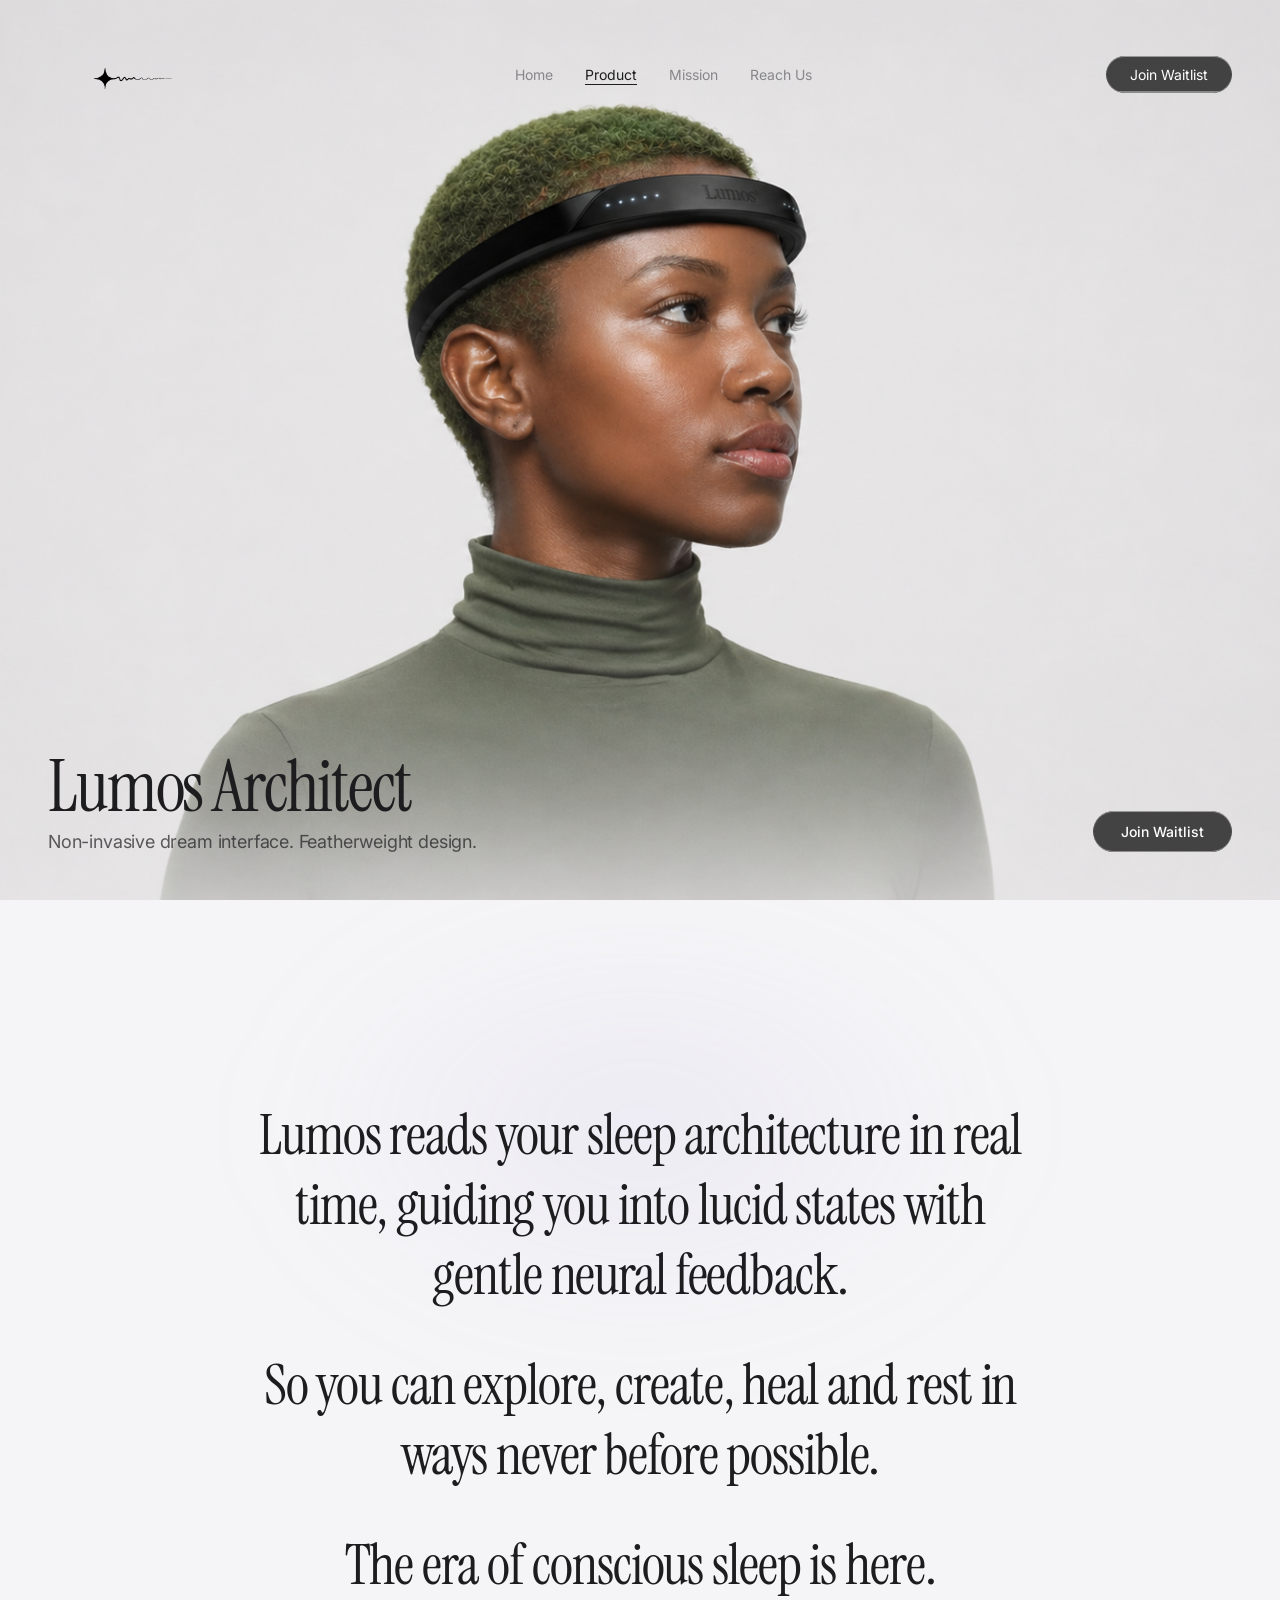
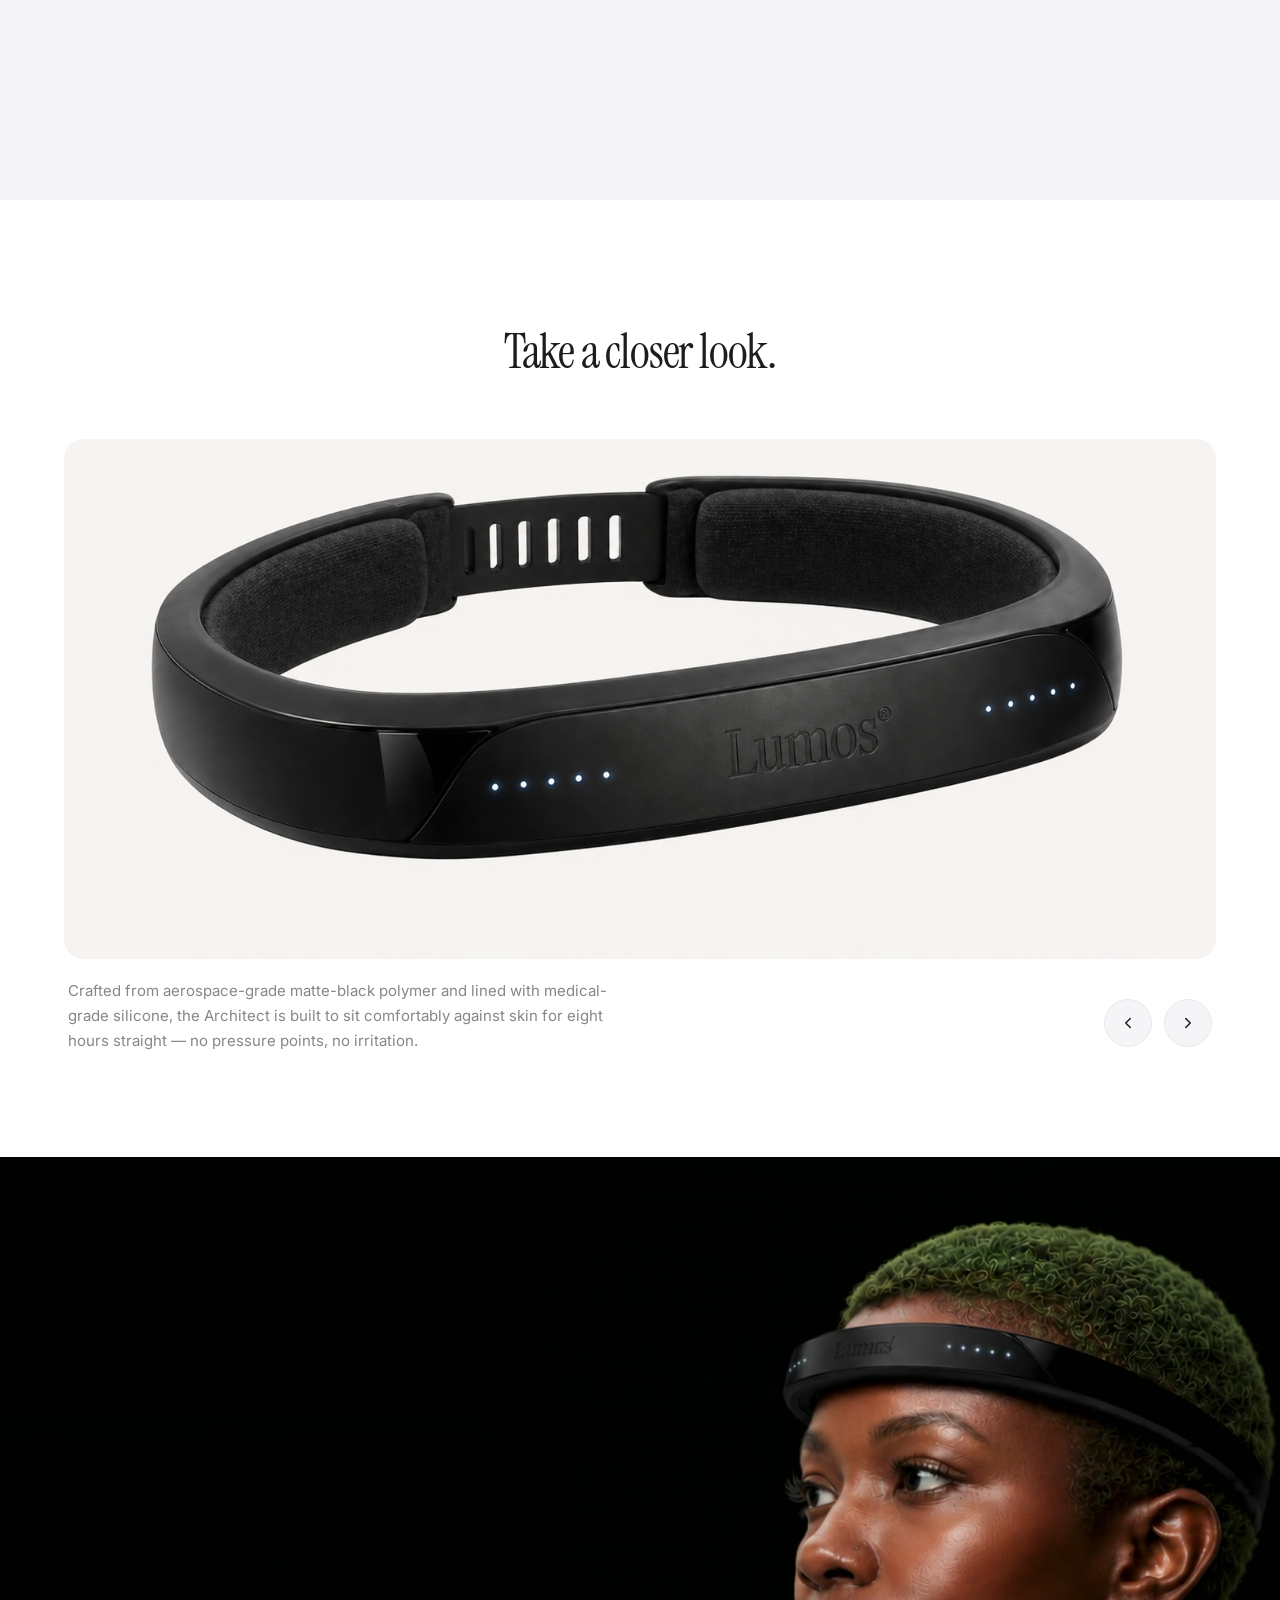
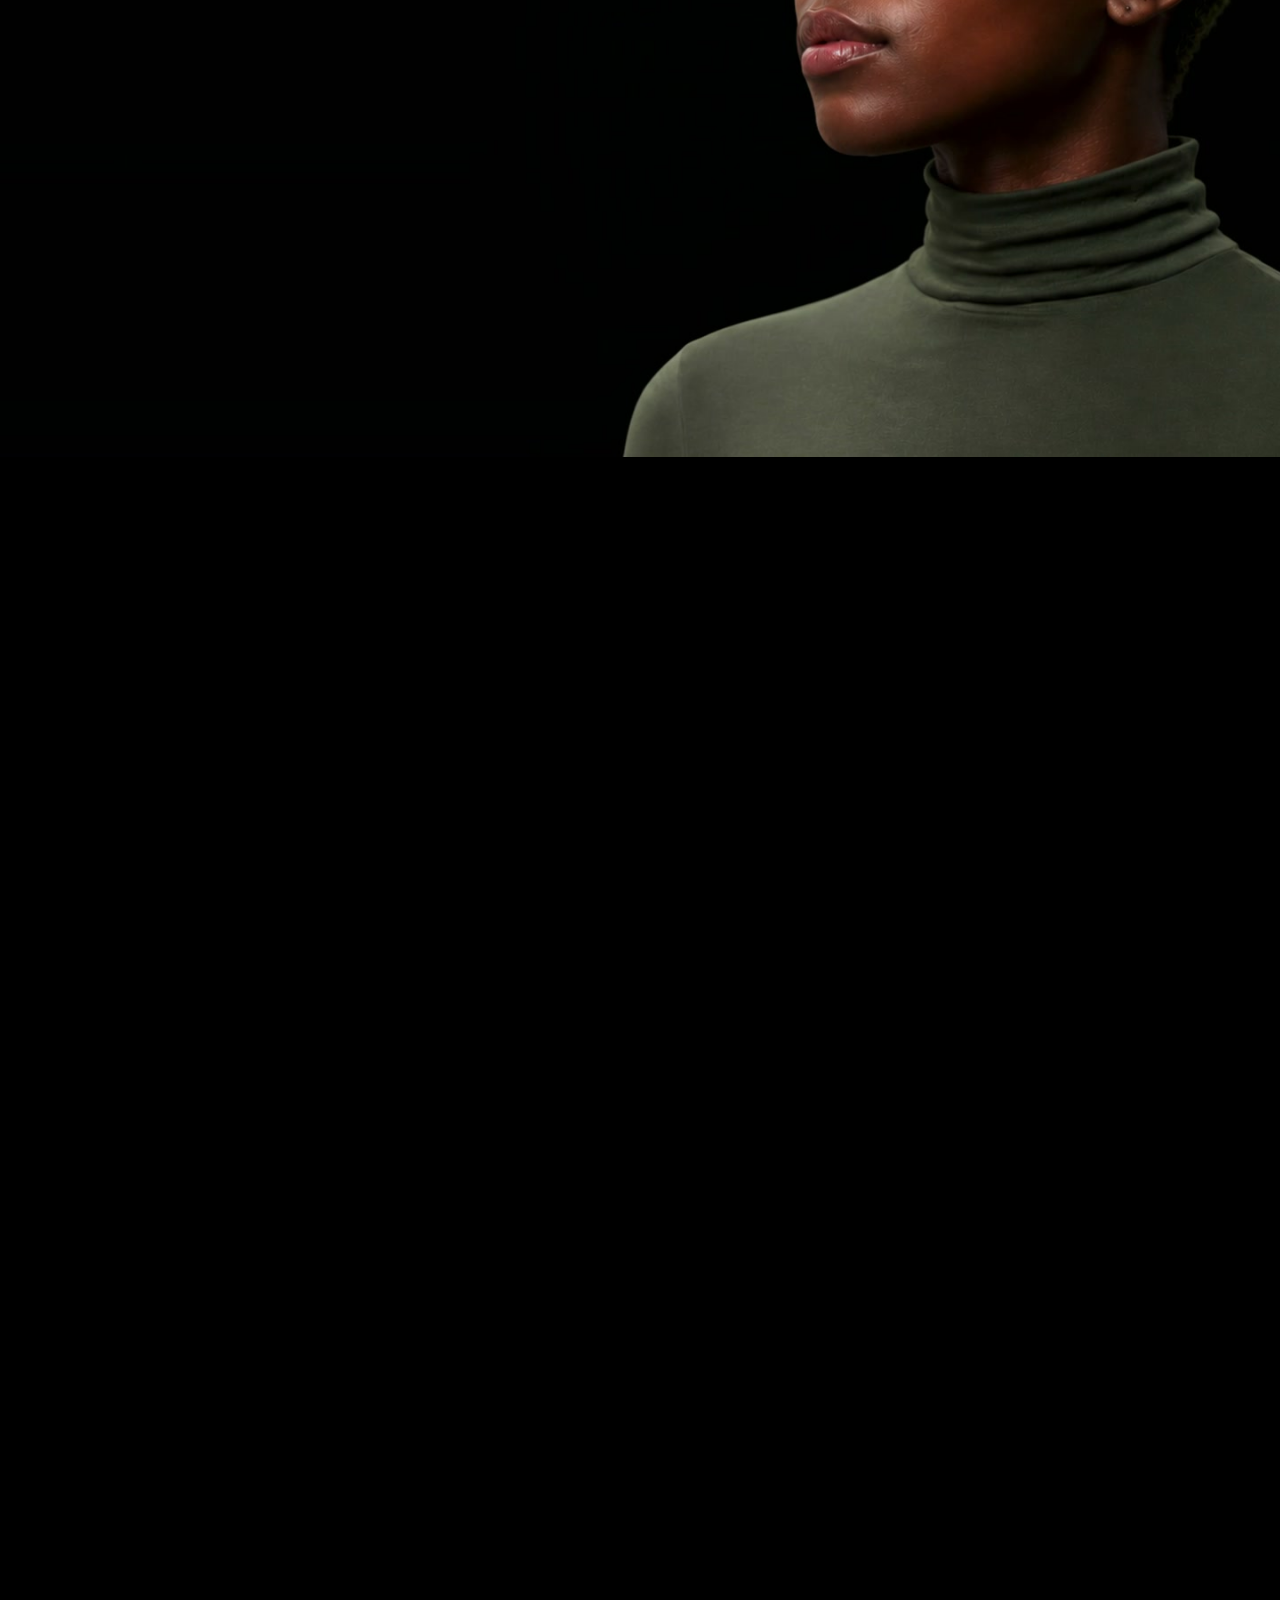
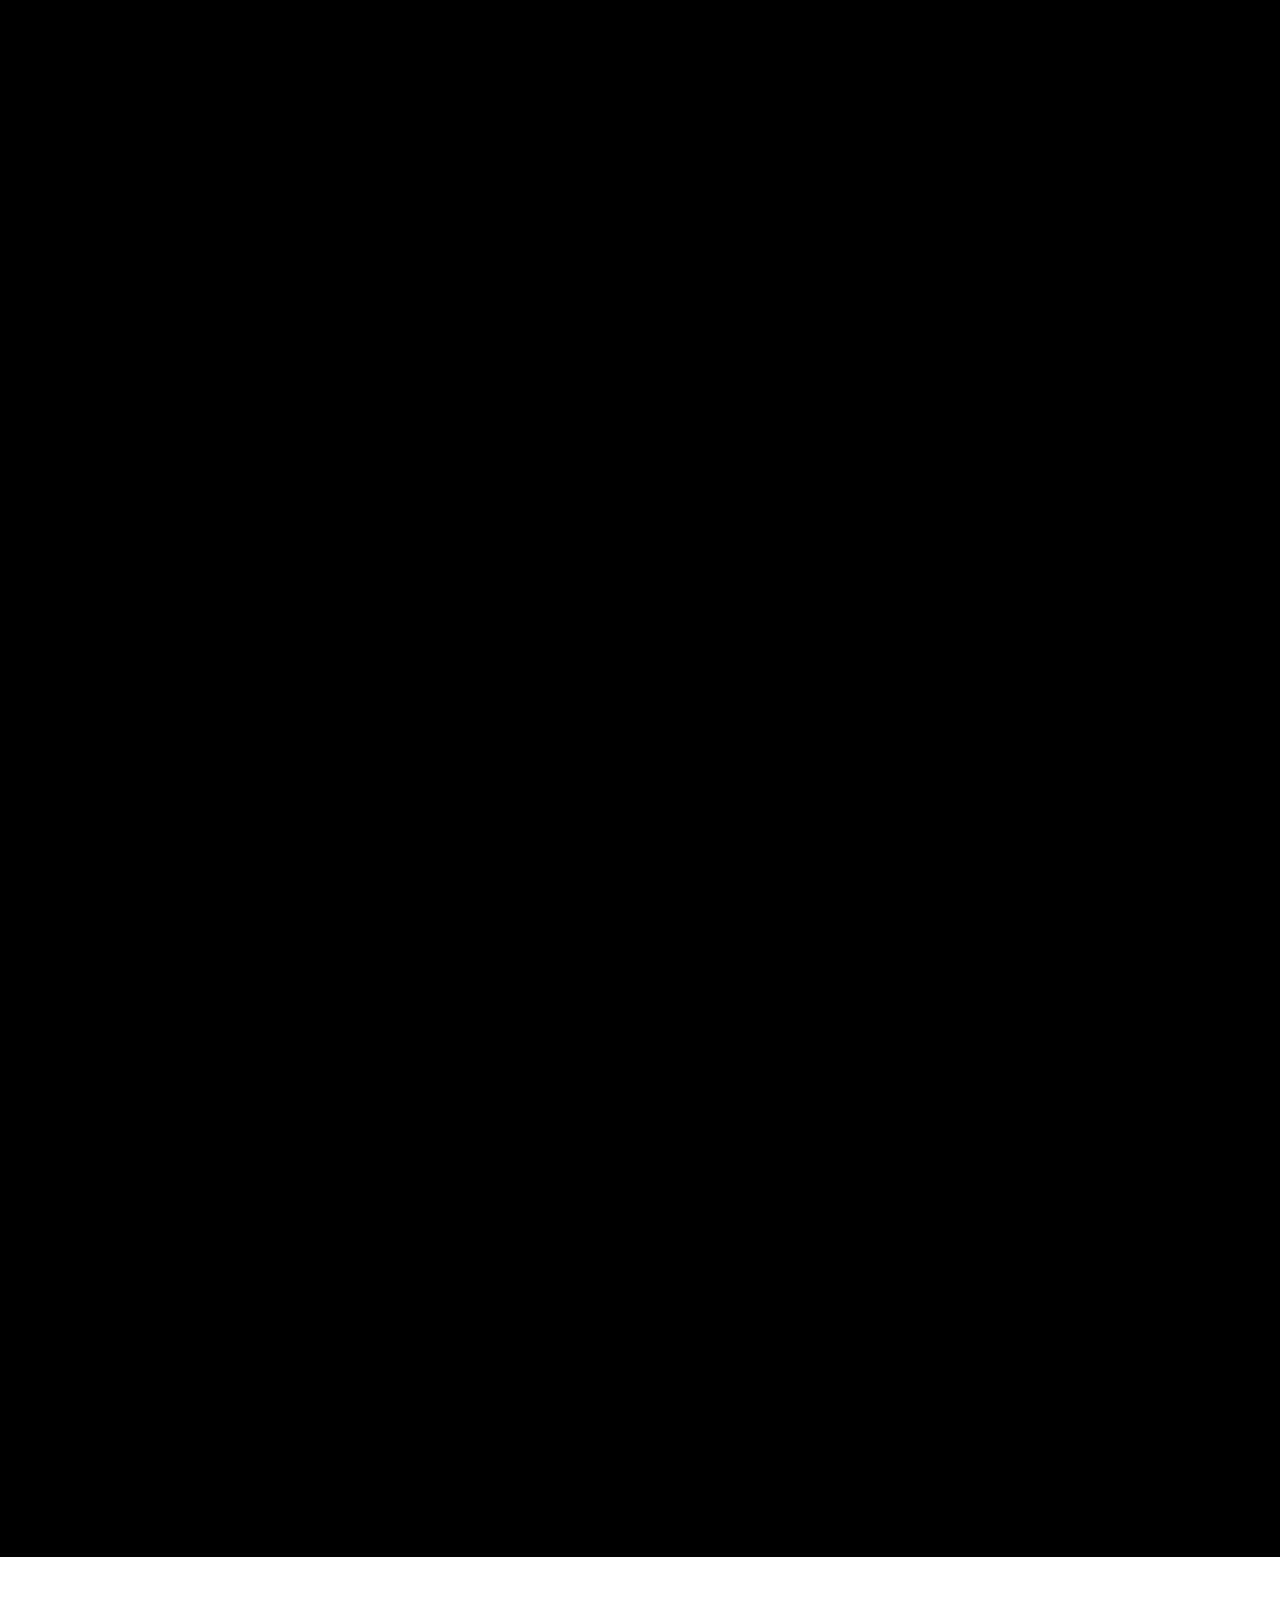
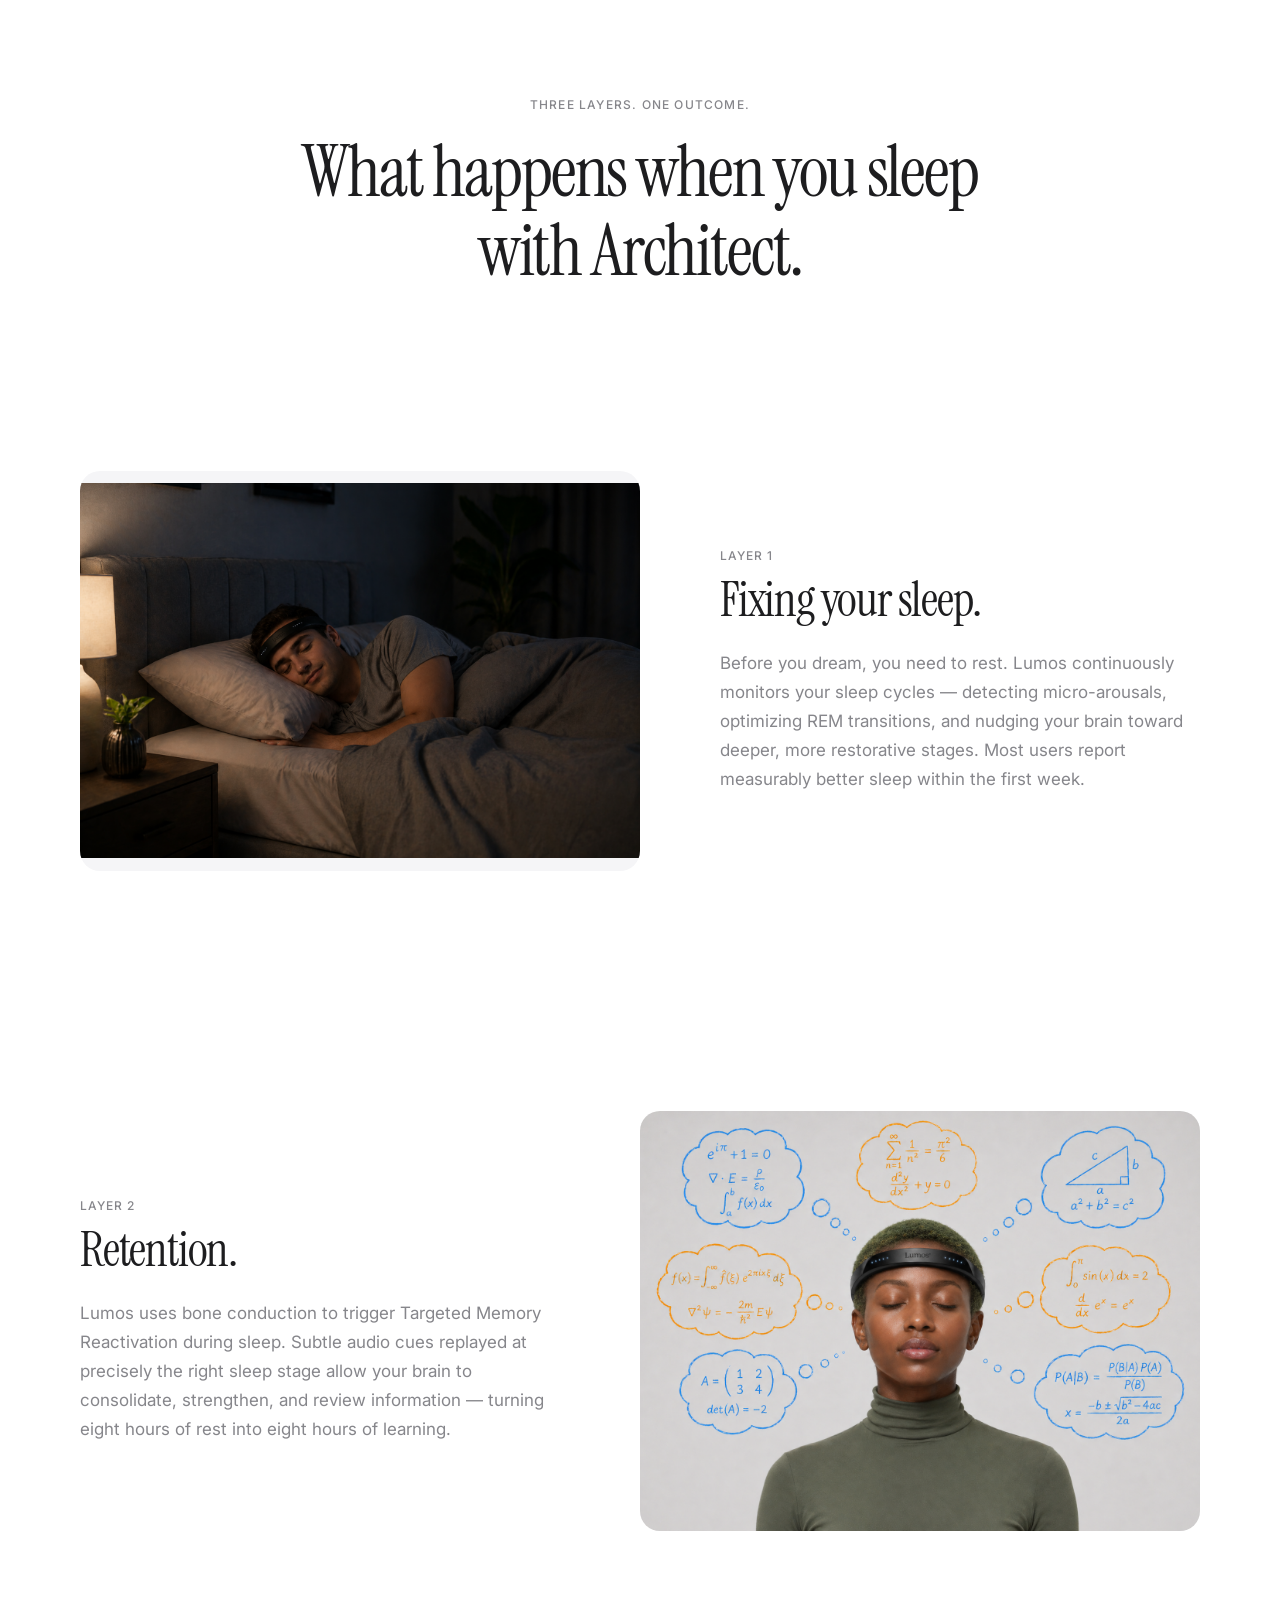
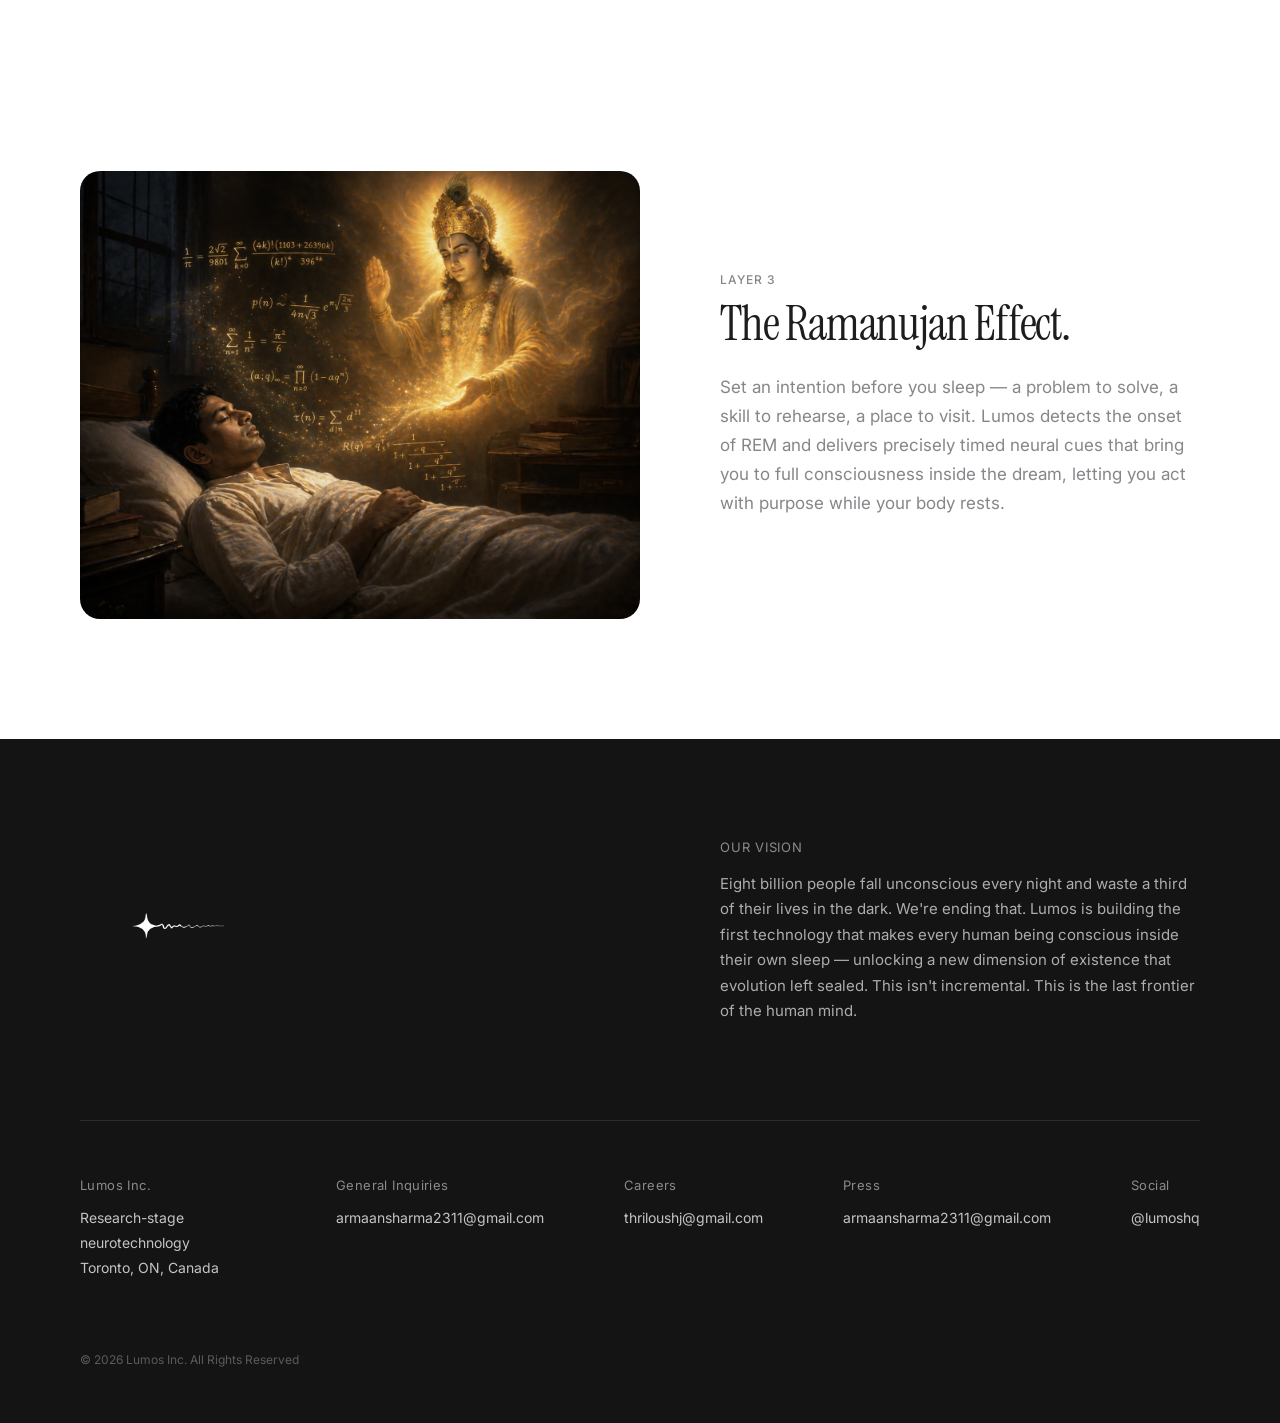
==== product.html @ ddf5f9b6 "Initial commit — Lumos Inc. landing site Full product site with scroll-scrub canvas animation, carou" ====
<!doctype html>
<html lang="en">
<head>
<meta charset="utf-8" />
<meta name="viewport" content="width=device-width, initial-scale=1" />
<title>Lumos Inc. — Product</title>
<link rel="preconnect" href="https://fonts.googleapis.com">
<link rel="preconnect" href="https://fonts.gstatic.com" crossorigin>
<link href="https://fonts.googleapis.com/css2?family=Instrument+Serif:ital@0;1&family=Inter:wght@300;400;500;600&display=swap" rel="stylesheet">
<style>
  :root {
    --font-display: 'Instrument Serif', serif;
    --font-body: 'Inter', sans-serif;
    --white: #ffffff;
    --off-white: #f5f5f7;
    --black: #1d1d1f;
    --gray: #86868b;
    --light-gray: #e8e8ed;
  }

  * { box-sizing: border-box; margin: 0; padding: 0; }
  html { scroll-behavior: smooth; }
  body {
    font-family: var(--font-body);
    color: var(--black);
    background: var(--white);
    -webkit-font-smoothing: antialiased;
    text-rendering: optimizeLegibility;
    overflow-x: hidden;
  }
  a { text-decoration: none; color: inherit; }
  button { font-family: inherit; border: none; background: none; cursor: pointer; }

  /* ── Nav ── */
  .nav {
    position: absolute;
    top: 0; left: 0; right: 0;
    z-index: 100;
    display: flex;
    justify-content: space-between;
    align-items: center;
    padding: 24px 48px;
    background: transparent;
  }
  .nav-wordmark {
    display: inline-flex;
    align-items: center;
    line-height: 1;
  }
  .nav-wordmark img {
    height: 120px;
    width: auto;
    filter: brightness(0);
    margin-top: -20px;
  }
  .nav-links-left {
    display: none;
    align-items: center;
    gap: 32px;
  }
  @media (min-width: 768px) {
    .nav-links-left { display: flex; }
  }
  .nav-links-left a {
    font-size: 0.875rem;
    font-weight: 400;
    color: var(--gray);
    transition: color 240ms cubic-bezier(0.22, 1, 0.36, 1);
    position: relative;
  }
  .nav-links-left a::after {
    content: '';
    position: absolute;
    left: 0; bottom: -2px;
    width: 0; height: 1px;
    background: var(--black);
    transition: width 240ms cubic-bezier(0.22, 1, 0.36, 1);
  }
  .nav-links-left a.active,
  .nav-links-left a:hover { color: var(--black); }
  .nav-links-left a:hover::after,
  .nav-links-left a.active::after { width: 100%; }

  .nav-cta {
    border-radius: 9999px;
    padding: 10px 24px;
    font-size: 0.875rem;
  }

  /* ── Hero ── */
  .hero {
    position: relative;
    width: 100%;
    height: 100vh;
    background: var(--off-white);
    overflow: hidden;
    display: flex;
    flex-direction: column;
    justify-content: flex-end;
  }
  .hero-img {
    position: absolute;
    inset: 0;
    width: 100%;
    height: 100%;
    object-fit: cover;
    object-position: center top;
  }
  .hero-bar {
    position: relative;
    z-index: 2;
    display: flex;
    justify-content: space-between;
    align-items: flex-end;
    padding: 40px 48px 48px;
  }
  .hero-text h1 {
    font-family: var(--font-display);
    font-size: 4.5rem;
    font-weight: 400;
    letter-spacing: -0.03em;
    line-height: 1;
    color: var(--black);
  }
  .hero-text p {
    font-size: 1.125rem;
    font-weight: 400;
    color: var(--black);
    opacity: 0.7;
    margin-top: 8px;
    letter-spacing: -0.01em;
  }
  .hero-actions {
    display: flex;
    gap: 12px;
    align-items: center;
  }
  .btn-solid {
    padding: 12px 28px;
    border-radius: 980px;
    font-size: 0.875rem;
    font-weight: 500;
  }
  .nav-cta {
    border-radius: 9999px;
    padding: 10px 24px;
    font-size: 0.875rem;
  }
  .liquid-glass {
    background: rgba(0, 0, 0, 0.7); backdrop-filter: blur(8px);
    -webkit-backdrop-filter: blur(8px); border: none;
    box-shadow: inset 0 1px 1px rgba(255,255,255,0.1);
    position: relative; overflow: hidden;
    transition: transform 240ms cubic-bezier(0.22,1,0.36,1);
    color: #ffffff; cursor: pointer;
    display: inline-flex; align-items: center; justify-content: center;
  }
  .liquid-glass::before {
    content: ''; position: absolute; inset: 0; border-radius: inherit; padding: 1.4px;
    background: linear-gradient(180deg,
      rgba(255,255,255,0.4) 0%, rgba(255,255,255,0.1) 40%,
      rgba(255,255,255,0) 50%, rgba(255,255,255,0.1) 60%,
      rgba(255,255,255,0.4) 100%);
    -webkit-mask: linear-gradient(#fff 0 0) content-box, linear-gradient(#fff 0 0);
    -webkit-mask-composite: xor; mask-composite: exclude; pointer-events: none;
  }
  .liquid-glass:hover { transform: scale(1.03); opacity: 0.9; }
  @media (max-width: 768px) {
    .hero-bottom { flex-direction: column; align-items: flex-start; gap: 24px; padding: 24px; }
    .hero-text h1 { font-size: 2.5rem; }
  }

  /* ── Scroll-reveal section ── */
  .reveal-section {
    position: relative;
    min-height: 100vh;
    display: flex;
    flex-direction: column;
    align-items: center;
    justify-content: center;
    text-align: center;
    padding: 120px 40px;
    background: var(--off-white);
    overflow: hidden;
  }
  .reveal-section::before {
    content: '';
    position: absolute;
    top: 0; left: 50%;
    transform: translateX(-50%);
    width: 60%;
    height: 50%;
    background: radial-gradient(ellipse, rgba(180,160,220,0.12) 0%, transparent 70%);
    filter: blur(60px);
    pointer-events: none;
  }
  .reveal-text {
    position: relative;
    z-index: 1;
  }
  .reveal-text p {
    font-family: var(--font-display);
    font-size: 2.5rem;
    font-weight: 400;
    line-height: 1.25;
    letter-spacing: -0.02em;
    color: var(--black);
    max-width: 780px;
    margin: 0 auto;
    opacity: 0;
    transform: translateY(40px);
    transition: opacity 0.8s cubic-bezier(0.22,1,0.36,1), transform 0.8s cubic-bezier(0.22,1,0.36,1);
  }
  .reveal-text p.visible {
    opacity: 1;
    transform: translateY(0);
  }
  .reveal-text p + p {
    margin-top: 40px;
  }
  @media (min-width: 768px) {
    .reveal-text p { font-size: 3rem; }
  }
  @media (min-width: 1024px) {
    .reveal-text p { font-size: 3.5rem; }
  }

  /* ── Carousel section ── */
  .carousel-section {
    padding: 120px 40px 80px;
    background: var(--white);
  }
  .carousel-heading {
    font-family: var(--font-display);
    font-size: 2.5rem;
    font-weight: 400;
    letter-spacing: -0.025em;
    text-align: center;
    margin-bottom: 56px;
    color: var(--black);
  }
  @media (min-width: 768px) {
    .carousel-heading { font-size: 3rem; }
  }
  .carousel-wrapper {
    position: relative;
    max-width: 1200px;
    margin: 0 auto;
    overflow: hidden;
  }
  .carousel-track {
    display: flex;
    gap: 0;
  }
  .carousel-slide {
    flex: 0 0 100%;
    min-width: 100%;
    padding: 0 24px 24px;
  }
  .carousel-card {
    width: 100%;
    height: 520px;
    background: var(--off-white);
    border-radius: 20px;
    overflow: hidden;
    display: flex;
    align-items: center;
    justify-content: center;
  }
  @media (max-width: 768px) {
    .carousel-card { height: 320px; }
  }
  .carousel-card img {
    width: 100%;
    height: 100%;
    object-fit: cover;
  }
  .carousel-desc {
    font-size: 0.9375rem;
    line-height: 1.65;
    color: var(--gray);
    margin-top: 20px;
    padding: 0 4px;
    max-width: 560px;
  }
  .carousel-controls {
    position: absolute;
    right: 28px;
    bottom: 30px;
    display: flex;
    gap: 12px;
    z-index: 10;
  }
  .carousel-btn {
    width: 48px;
    height: 48px;
    border-radius: 50%;
    background: var(--off-white);
    border: 1px solid var(--light-gray);
    display: flex;
    align-items: center;
    justify-content: center;
    transition: all 200ms ease;
    color: var(--black);
  }
  .carousel-btn:hover {
    background: var(--light-gray);
  }
  .carousel-btn svg {
    width: 18px;
    height: 18px;
    stroke: currentColor;
    fill: none;
    stroke-width: 2;
    stroke-linecap: round;
    stroke-linejoin: round;
  }
  .carousel-caption {
    text-align: center;
    margin-top: 24px;
    font-size: 0.9375rem;
    line-height: 1.6;
    color: var(--gray);
    max-width: 600px;
    margin-left: auto;
    margin-right: auto;
  }

  /* ── Scroll Video Section ── */
  .scroll-video-section {
    position: relative;
    height: 400vh;
    background: #000;
  }
  .sticky-container {
    position: sticky;
    top: 0;
    width: 100%;
    height: 100vh;
    display: flex;
    align-items: center;
    justify-content: center;
    overflow: hidden;
  }
  #scrollVideo {
    display: block;
    width: 100%;
    height: 100%;
    object-fit: contain;
  }

  /* ── Scroll Video Text Overlays ── */
  .scroll-text-overlay {
    position: absolute;
    z-index: 10;
    top: 0; left: 0;
    width: 100%;
    height: 100%;
    pointer-events: none;
  }
  .scroll-text-block {
    position: absolute;
    opacity: 0;
    transition: opacity 0.05s linear;
    max-width: 420px;
    padding: 0 48px;
  }
  .scroll-text-block .st-label {
    font-family: var(--font-body);
    font-size: 0.75rem;
    font-weight: 500;
    letter-spacing: 0.1em;
    text-transform: uppercase;
    color: rgba(255,255,255,0.45);
    margin-bottom: 14px;
  }
  .scroll-text-block .st-title {
    font-family: var(--font-display);
    font-size: 2.75rem;
    font-weight: 400;
    letter-spacing: -0.025em;
    line-height: 1.1;
    color: #ffffff;
    margin-bottom: 20px;
  }
  .scroll-text-block .st-desc {
    font-family: var(--font-body);
    font-size: 0.9375rem;
    font-weight: 300;
    line-height: 1.75;
    color: rgba(255,255,255,0.6);
  }
  /* State 1: left-center */
  .scroll-text-1 {
    left: 5%;
    top: 50%;
    transform: translateY(-50%);
  }
  /* State 2: left side over black space */
  .scroll-text-2 {
    left: 5%;
    top: 50%;
    transform: translateY(-50%);
    text-align: left;
  }
  /* State 3: right side over black space (ear is on left) */
  .scroll-text-3 {
    right: 5%;
    top: 50%;
    transform: translateY(-50%);
    text-align: left;
  }
  @media (max-width: 768px) {
    .scroll-text-block { max-width: 280px; padding: 0 24px; }
    .scroll-text-block .st-title { font-size: 1.75rem; }
    .scroll-text-block .st-desc { font-size: 0.8125rem; }
    .scroll-text-1 { left: 5%; top: 10%; transform: none; }
    .scroll-text-2 { left: 5%; top: 8%; transform: none; }
    .scroll-text-3 { right: 5%; top: 8%; transform: none; }
  }
  @media (min-width: 1200px) {
    .scroll-text-block { max-width: 500px; }
    .scroll-text-block .st-title { font-size: 3.25rem; }
    .scroll-text-block .st-desc { font-size: 1rem; }
    .scroll-text-1 { left: 7%; }
    .scroll-text-2 { left: 7%; }
    .scroll-text-3 { right: 7%; }
  }

  /* ── Impact Title ── */
  .impact-title-section {
    padding: 140px 48px 60px;
    background: var(--white);
    text-align: center;
  }
  .impact-label {
    font-family: var(--font-body);
    font-size: 0.75rem;
    font-weight: 500;
    letter-spacing: 0.1em;
    text-transform: uppercase;
    color: var(--gray);
    margin-bottom: 20px;
  }
  .impact-heading {
    font-family: var(--font-display);
    font-size: 3.5rem;
    font-weight: 400;
    letter-spacing: -0.03em;
    line-height: 1.1;
    color: var(--black);
    max-width: 700px;
    margin: 0 auto;
  }
  @media (min-width: 768px) {
    .impact-heading { font-size: 4.5rem; }
  }

  /* ── Layer 1 section ── */
  .layer-section {
    display: flex;
    flex-direction: row;
    align-items: center;
    gap: 80px;
    padding: 120px 80px;
    background: var(--white);
    max-width: 1400px;
    margin: 0 auto;
  }
  @media (max-width: 768px) {
    .layer-section { flex-direction: column; padding: 80px 24px; gap: 48px; }
  }
  .layer-img-wrap {
    flex: 0 0 50%;
    max-width: 50%;
    border-radius: 20px;
    overflow: hidden;
    background: var(--off-white);
    min-height: 400px;
    display: flex;
    align-items: center;
    justify-content: center;
  }
  @media (max-width: 768px) {
    .layer-img-wrap { max-width: 100%; flex: unset; width: 100%; min-height: 280px; }
  }
  .layer-img-wrap img {
    width: 100%;
    height: 100%;
    object-fit: cover;
  }
  .layer-content {
    flex: 1;
  }
  .layer-label {
    font-size: 0.75rem;
    font-weight: 500;
    letter-spacing: 0.08em;
    text-transform: uppercase;
    color: var(--gray);
    margin-bottom: 12px;
  }
  .layer-title {
    font-family: var(--font-display);
    font-size: 3rem;
    font-weight: 400;
    letter-spacing: -0.025em;
    line-height: 1.05;
    color: var(--black);
    margin-bottom: 24px;
  }
  @media (max-width: 768px) {
    .layer-title { font-size: 2.25rem; }
  }
  .layer-desc {
    font-size: 1.0625rem;
    line-height: 1.7;
    color: var(--gray);
    max-width: 480px;
  }
  .layer-reverse {
    flex-direction: row-reverse;
  }
  @media (max-width: 768px) {
    .layer-reverse { flex-direction: column; }
  }

  /* ── Animations ── */
  @keyframes fade-up {
    from { opacity: 0; transform: translateY(30px); }
    to { opacity: 1; transform: translateY(0); }
  }
  .fade-up {
    opacity: 0;
    transform: translateY(30px);
    transition: opacity 0.7s cubic-bezier(0.22,1,0.36,1), transform 0.7s cubic-bezier(0.22,1,0.36,1);
  }
  .fade-up.visible {
    opacity: 1;
    transform: translateY(0);
  }

  /* ── Footer — Dark ─────────────────────────────── */
  .site-footer {
    background: #141414; color: #fff; padding: 100px 80px 56px;
  }
  @media (max-width: 768px) { .site-footer { padding: 72px 32px 40px; } }
  .footer-top {
    display: flex; justify-content: space-between; align-items: flex-start;
    gap: 80px; margin-bottom: 96px;
  }
  @media (max-width: 768px) {
    .footer-top { flex-direction: column; gap: 56px; margin-bottom: 56px; }
  }
  .footer-logo { flex-shrink: 0; }
  .footer-logo-mark {
    line-height: 1;
  }
  .footer-logo-mark img {
    height: 140px;
    width: auto;
  }
  .footer-right { max-width: 480px; }
  .footer-vision-label {
    font-family: var(--font-body); font-size: 0.8125rem;
    letter-spacing: 0.06em; text-transform: uppercase;
    color: rgba(255,255,255,0.5); margin: 0 0 16px;
  }
  .footer-vision {
    font-family: var(--font-body); font-size: 0.9375rem;
    line-height: 1.7; color: rgba(255,255,255,0.65); margin: 0;
  }
  .footer-bottom {
    display: flex; justify-content: space-between; align-items: flex-start;
    gap: 80px; padding-top: 56px;
    border-top: 1px solid rgba(255,255,255,0.1);
  }
  @media (max-width: 768px) {
    .footer-bottom { flex-direction: column; gap: 40px; }
  }
  .footer-col h4 {
    font-family: var(--font-body); font-size: 0.8125rem; font-weight: 400;
    color: rgba(255,255,255,0.5); margin: 0 0 12px; letter-spacing: 0.03em;
  }
  .footer-col p, .footer-col a {
    font-family: var(--font-body); font-size: 0.875rem; line-height: 1.8;
    color: rgba(255,255,255,0.75); margin: 0; display: block;
    transition: color 0.2s ease;
  }
  .footer-col a:hover { color: #fff; }
  .footer-copy {
    margin-top: 72px; font-family: var(--font-body);
    font-size: 0.75rem; color: rgba(255,255,255,0.3);
  }
</style>
</head>
<body>

<!-- Nav -->
<nav class="nav">
  <a href="lumos-hero.html" class="nav-wordmark"><img src="logo.png" alt="Lumos" /></a>

  <div class="nav-links-left">
    <a href="lumos-hero.html">Home</a>
    <a href="product.html" class="active">Product</a>
    <a href="mission.html">Mission</a>
    <a href="lumos-hero.html#reach">Reach Us</a>
  </div>

  <button class="liquid-glass nav-cta" onclick="window.location.href='waitlist.html'">Join Waitlist</button>
</nav>

<!-- Hero -->
<section class="hero">
  <img class="hero-img" src="architect.png" alt="Person wearing the Lumos headband" />
  <div class="hero-bar">
    <div class="hero-text">
      <h1>Lumos Architect</h1>
      <p>Non-invasive dream interface. Featherweight design.</p>
    </div>
    <div class="hero-actions">
      <button class="liquid-glass btn-solid" onclick="window.location.href='waitlist.html'">Join Waitlist</button>
    </div>
  </div>
</section>

<!-- Scroll-reveal -->
<section class="reveal-section">
  <div class="reveal-text">
    <p>Lumos reads your <span class="serif">sleep architecture</span> in <span class="serif">real time,</span> guiding you into <span class="serif">lucid states</span> with gentle <span class="serif">neural feedback.</span></p>
    <p>So you can <span class="serif">explore, create, heal</span> and <span class="serif">rest</span> in ways never before possible.</p>
    <p>The era of <span class="serif">conscious sleep</span> is here.</p>
  </div>
</section>

<!-- Carousel -->
<section class="carousel-section">
  <h2 class="carousel-heading">Take a closer look.</h2>
  <div class="carousel-wrapper">
    <div class="carousel-track" id="carouselTrack">
      <div class="carousel-slide">
        <div class="carousel-card"><img src="arch1.png" alt="Lumos Headband material close-up" /></div>
        <p class="carousel-desc">Crafted from aerospace-grade matte-black polymer and lined with medical-grade silicone, the Architect is built to sit comfortably against skin for eight hours straight — no pressure points, no irritation.</p>
      </div>
      <div class="carousel-slide">
        <div class="carousel-card"><img src="arch 2.png" alt="Lumos Headband LED indicators" /></div>
        <p class="carousel-desc">Five precision LED indicators on the front module display your current sleep stage — light, deep, or REM — and double as a battery gauge during charging, so you always know the headband's status at a glance.</p>
      </div>
      <div class="carousel-slide">
        <div class="carousel-card"><img src="arch3.png" alt="Adjustable rear strap" /></div>
        <p class="carousel-desc">The rear strap features ventilation slots for airflow and a micro-adjust buckle system flanked by cushioned pads, ensuring a secure, breathable fit for every head size through the night.</p>
      </div>
    </div>
    <div class="carousel-controls">
      <button class="carousel-btn" id="carouselPrev" aria-label="Previous">
        <svg viewBox="0 0 24 24"><polyline points="15 18 9 12 15 6"></polyline></svg>
      </button>
      <button class="carousel-btn" id="carouselNext" aria-label="Next">
        <svg viewBox="0 0 24 24"><polyline points="9 6 15 12 9 18"></polyline></svg>
      </button>
    </div>
  </div>
</section>

<!-- Scroll Video -->
<section class="scroll-video-section">
  <div class="sticky-container">
    <canvas id="scrollVideo"></canvas>
    <div class="scroll-text-overlay">

      <div class="scroll-text-block scroll-text-1" id="scrollText1">
        <div class="st-label">Technology</div>
        <h3 class="st-title">Explore what's inside Architect.</h3>
      </div>

      <div class="scroll-text-block scroll-text-2" id="scrollText2">
        <div class="st-label">Detection</div>
        <h3 class="st-title">Reading your brain. In real time.</h3>
        <p class="st-desc">Architect houses four medical-grade EEG channels embedded seamlessly into the headband's inner lining. These dry-electrode sensors continuously monitor cortical activity across the frontal and temporal lobes — detecting the precise moment your brain transitions from light sleep into deep slow-wave stages and, ultimately, into REM. The system classifies sleep phases with clinical-level accuracy in under three seconds, giving Architect the intelligence to act at exactly the right moment.</p>
      </div>

      <div class="scroll-text-block scroll-text-3" id="scrollText3">
        <div class="st-label">Action</div>
        <h3 class="st-title">The signal that changes everything.</h3>
        <p class="st-desc">Once REM is confirmed, Architect activates its bone-conduction transducers — delivering a precisely calibrated audio cue lasting just 50 to 100 milliseconds. The sound is imperceptible to anyone nearby, but your sleeping brain registers it clearly. Over successive nights, this cue becomes neurally linked to an intention you set before bed — a problem to solve, a skill to rehearse, a place to revisit. The result: a reliable neural pathway between external stimulus and conscious awareness inside the dream, dramatically increasing your probability of lucidity.</p>
      </div>

    </div>
  </div>
</section>

<!-- Impact Title -->
<section class="impact-title-section fade-up">
  <p class="impact-label">Three layers. One outcome.</p>
  <h2 class="impact-heading">What happens when you sleep with Architect.</h2>
</section>

<!-- Layer 1 -->
<section class="layer-section fade-up">
  <div class="layer-img-wrap">
    <img src="sleep.png" alt="Person sleeping with Lumos headband" />
  </div>
  <div class="layer-content">
    <div class="layer-label">Layer 1</div>
    <h3 class="layer-title">Fixing your sleep.</h3>
    <p class="layer-desc">Before you dream, you need to rest. Lumos continuously monitors your sleep cycles — detecting micro-arousals, optimizing REM transitions, and nudging your brain toward deeper, more restorative stages. Most users report measurably better sleep within the first week.</p>
  </div>
</section>

<!-- Layer 2 -->
<section class="layer-section layer-reverse fade-up">
  <div class="layer-img-wrap">
    <img src="2.png" alt="Targeted Memory Reactivation" />
  </div>
  <div class="layer-content">
    <div class="layer-label">Layer 2</div>
    <h3 class="layer-title">Retention.</h3>
    <p class="layer-desc">Lumos uses bone conduction to trigger Targeted Memory Reactivation during sleep. Subtle audio cues replayed at precisely the right sleep stage allow your brain to consolidate, strengthen, and review information — turning eight hours of rest into eight hours of learning.</p>
  </div>
</section>

<!-- Layer 3 -->
<section class="layer-section fade-up">
  <div class="layer-img-wrap">
    <img src="3.png" alt="The Ramanujan Effect" />
  </div>
  <div class="layer-content">
    <div class="layer-label">Layer 3</div>
    <h3 class="layer-title">The Ramanujan Effect.</h3>
    <p class="layer-desc">Set an intention before you sleep — a problem to solve, a skill to rehearse, a place to visit. Lumos detects the onset of REM and delivers precisely timed neural cues that bring you to full consciousness inside the dream, letting you act with purpose while your body rests.</p>
  </div>
</section>

<!-- ═══════════════ FOOTER ═══════════════ -->
<footer class="site-footer" id="reach">
  <div class="footer-top">
    <div class="footer-logo">
      <div class="footer-logo-mark"><img src="logo.png" alt="Lumos" /></div>
    </div>
    <div class="footer-right">
      <p class="footer-vision-label">Our Vision</p>
      <p class="footer-vision">Eight billion people fall unconscious every night and waste a third of their lives in the dark. We're ending that. Lumos is building the first technology that makes every human being conscious inside their own sleep — unlocking a new dimension of existence that evolution left sealed. This isn't incremental. This is the last frontier of the human mind.</p>
    </div>
  </div>

  <div class="footer-bottom">
    <div class="footer-col">
      <h4>Lumos Inc.</h4>
      <p>Research-stage neurotechnology</p>
      <p>Toronto, ON, Canada</p>
    </div>
    <div class="footer-col">
      <h4>General Inquiries</h4>
      <a href="mailto:armaansharma2311@gmail.com">armaansharma2311@gmail.com</a>
    </div>
    <div class="footer-col">
      <h4>Careers</h4>
      <a href="mailto:thriloushj@gmail.com">thriloushj@gmail.com</a>
    </div>
    <div class="footer-col">
      <h4>Press</h4>
      <a href="mailto:armaansharma2311@gmail.com">armaansharma2311@gmail.com</a>
    </div>
    <div class="footer-col">
      <h4>Social</h4>
      <a href="#">@lumoshq</a>
    </div>
  </div>

  <p class="footer-copy">&copy; 2026 Lumos Inc. All Rights Reserved</p>
</footer>

<script>
  // Scroll-reveal observer
  const revealPs = document.querySelectorAll('.reveal-text p');
  const revealObs = new IntersectionObserver((entries) => {
    entries.forEach(e => {
      if (e.isIntersecting) e.target.classList.add('visible');
    });
  }, { threshold: 0.3 });
  revealPs.forEach((p, i) => {
    p.style.transitionDelay = `${i * 0.15}s`;
    revealObs.observe(p);
  });

  // Fade-up observer
  const fadeEls = document.querySelectorAll('.fade-up');
  const fadeObs = new IntersectionObserver((entries) => {
    entries.forEach(e => {
      if (e.isIntersecting) e.target.classList.add('visible');
    });
  }, { threshold: 0.15 });
  fadeEls.forEach(el => fadeObs.observe(el));

  // Carousel
  const track = document.getElementById('carouselTrack');
  const slides = track.querySelectorAll('.carousel-slide');
  const prevBtn = document.getElementById('carouselPrev');
  const nextBtn = document.getElementById('carouselNext');
  let currentSlide = 0;

  function updateCarousel() {
    track.style.transition = 'transform 600ms cubic-bezier(0.22,1,0.36,1)';
    track.style.transform = `translateX(-${currentSlide * 100}%)`;
  }

  prevBtn.addEventListener('click', () => {
    if (currentSlide > 0) { currentSlide--; updateCarousel(); }
  });
  nextBtn.addEventListener('click', () => {
    if (currentSlide < slides.length - 1) { currentSlide++; updateCarousel(); }
  });

  // ── Scroll-scrub Canvas Video ──
  (function() {
    const TOTAL_FRAMES = 347;
    const FRAME_PATH = 'assets/frames/frame_';
    const FRAME_EXT = '.jpg';
    const canvas = document.getElementById('scrollVideo');
    const ctx = canvas.getContext('2d');
    const section = document.querySelector('.scroll-video-section');

    // Frame cache
    const frames = new Array(TOTAL_FRAMES);
    let loadedCount = 0;
    let currentFrame = 0;
    let targetFrame = 0;
    let animating = false;

    // Retina scaling + responsive resize
    function resizeCanvas() {
      const dpr = window.devicePixelRatio || 1;
      const rect = canvas.parentElement.getBoundingClientRect();
      canvas.width = rect.width * dpr;
      canvas.height = rect.height * dpr;
      canvas.style.width = rect.width + 'px';
      canvas.style.height = rect.height + 'px';
      ctx.setTransform(dpr, 0, 0, dpr, 0, 0);
      drawFrame(currentFrame);
    }

    // Frame path helper (1-indexed, zero-padded to 4 digits)
    function framePath(index) {
      const num = String(index + 1).padStart(4, '0');
      return FRAME_PATH + num + FRAME_EXT;
    }

    // Draw a frame to canvas (cover fit)
    function drawFrame(index) {
      const img = frames[index];
      if (!img || !img.complete || !img.naturalWidth) return;

      const cw = canvas.width / (window.devicePixelRatio || 1);
      const ch = canvas.height / (window.devicePixelRatio || 1);
      const iw = img.naturalWidth;
      const ih = img.naturalHeight;

      // Cover fit calculation
      const scale = Math.max(cw / iw, ch / ih);
      const sw = iw * scale;
      const sh = ih * scale;
      const sx = (cw - sw) / 2;
      const sy = (ch - sh) / 2;

      ctx.clearRect(0, 0, cw, ch);
      ctx.drawImage(img, sx, sy, sw, sh);
    }

    // Preload frames in batches (nearby first)
    function preloadRange(start, end) {
      for (let i = start; i <= end && i < TOTAL_FRAMES; i++) {
        if (frames[i]) continue;
        const img = new Image();
        img.src = framePath(i);
        frames[i] = img;
        img.onload = function() {
          loadedCount++;
          if (i === 0 && currentFrame === 0) drawFrame(0);
        };
      }
    }

    // Initial preload: first 30 frames immediately, rest progressively
    preloadRange(0, 29);
    setTimeout(() => preloadRange(30, 99), 200);
    setTimeout(() => preloadRange(100, 199), 600);
    setTimeout(() => preloadRange(200, TOTAL_FRAMES - 1), 1200);

    // Smooth interpolation loop
    function animate() {
      if (Math.abs(targetFrame - currentFrame) < 0.5) {
        currentFrame = targetFrame;
        animating = false;
      } else {
        currentFrame += (targetFrame - currentFrame) * 0.12;
        requestAnimationFrame(animate);
      }
      drawFrame(Math.round(currentFrame));
    }

    function startAnimation() {
      if (!animating) {
        animating = true;
        requestAnimationFrame(animate);
      }
    }

    // Text overlay elements
    const text1 = document.getElementById('scrollText1');
    const text2 = document.getElementById('scrollText2');
    const text3 = document.getElementById('scrollText3');

    // Compute opacity with smooth fade-in/out within a progress range
    function rangeOpacity(progress, fadeIn, peakStart, peakEnd, fadeOut) {
      if (progress < fadeIn || progress > fadeOut) return 0;
      if (progress >= peakStart && progress <= peakEnd) return 1;
      if (progress < peakStart) return (progress - fadeIn) / (peakStart - fadeIn);
      return 1 - (progress - peakEnd) / (fadeOut - peakEnd);
    }

    function updateTextOverlays(progress) {
      // State 1: wide shot ~0.02–0.20
      text1.style.opacity = rangeOpacity(progress, 0.02, 0.06, 0.16, 0.24);
      // State 2: headband close-up ~0.30–0.55
      text2.style.opacity = rangeOpacity(progress, 0.30, 0.36, 0.50, 0.58);
      // State 3: ear close-up ~0.64–0.88
      text3.style.opacity = rangeOpacity(progress, 0.64, 0.70, 0.82, 0.90);
    }

    // Scroll handler
    function onScroll() {
      const rect = section.getBoundingClientRect();
      const sectionTop = -rect.top;
      const sectionHeight = rect.height - window.innerHeight;

      if (sectionTop < 0 || sectionTop > sectionHeight) {
        // Hide all text when outside section
        text1.style.opacity = 0;
        text2.style.opacity = 0;
        text3.style.opacity = 0;
        return;
      }

      const progress = Math.min(Math.max(sectionTop / sectionHeight, 0), 1);
      targetFrame = Math.min(Math.floor(progress * (TOTAL_FRAMES - 1)), TOTAL_FRAMES - 1);

      // Update text overlays
      updateTextOverlays(progress);

      // Preload nearby frames
      const nearby = 15;
      preloadRange(Math.max(0, targetFrame - nearby), Math.min(TOTAL_FRAMES - 1, targetFrame + nearby));

      startAnimation();
    }

    window.addEventListener('scroll', onScroll, { passive: true });
    window.addEventListener('resize', resizeCanvas);
    resizeCanvas();

    // Initial draw once first frame loads
    if (frames[0] && frames[0].complete) {
      drawFrame(0);
    }
  })();
</script>
</body>
</html>
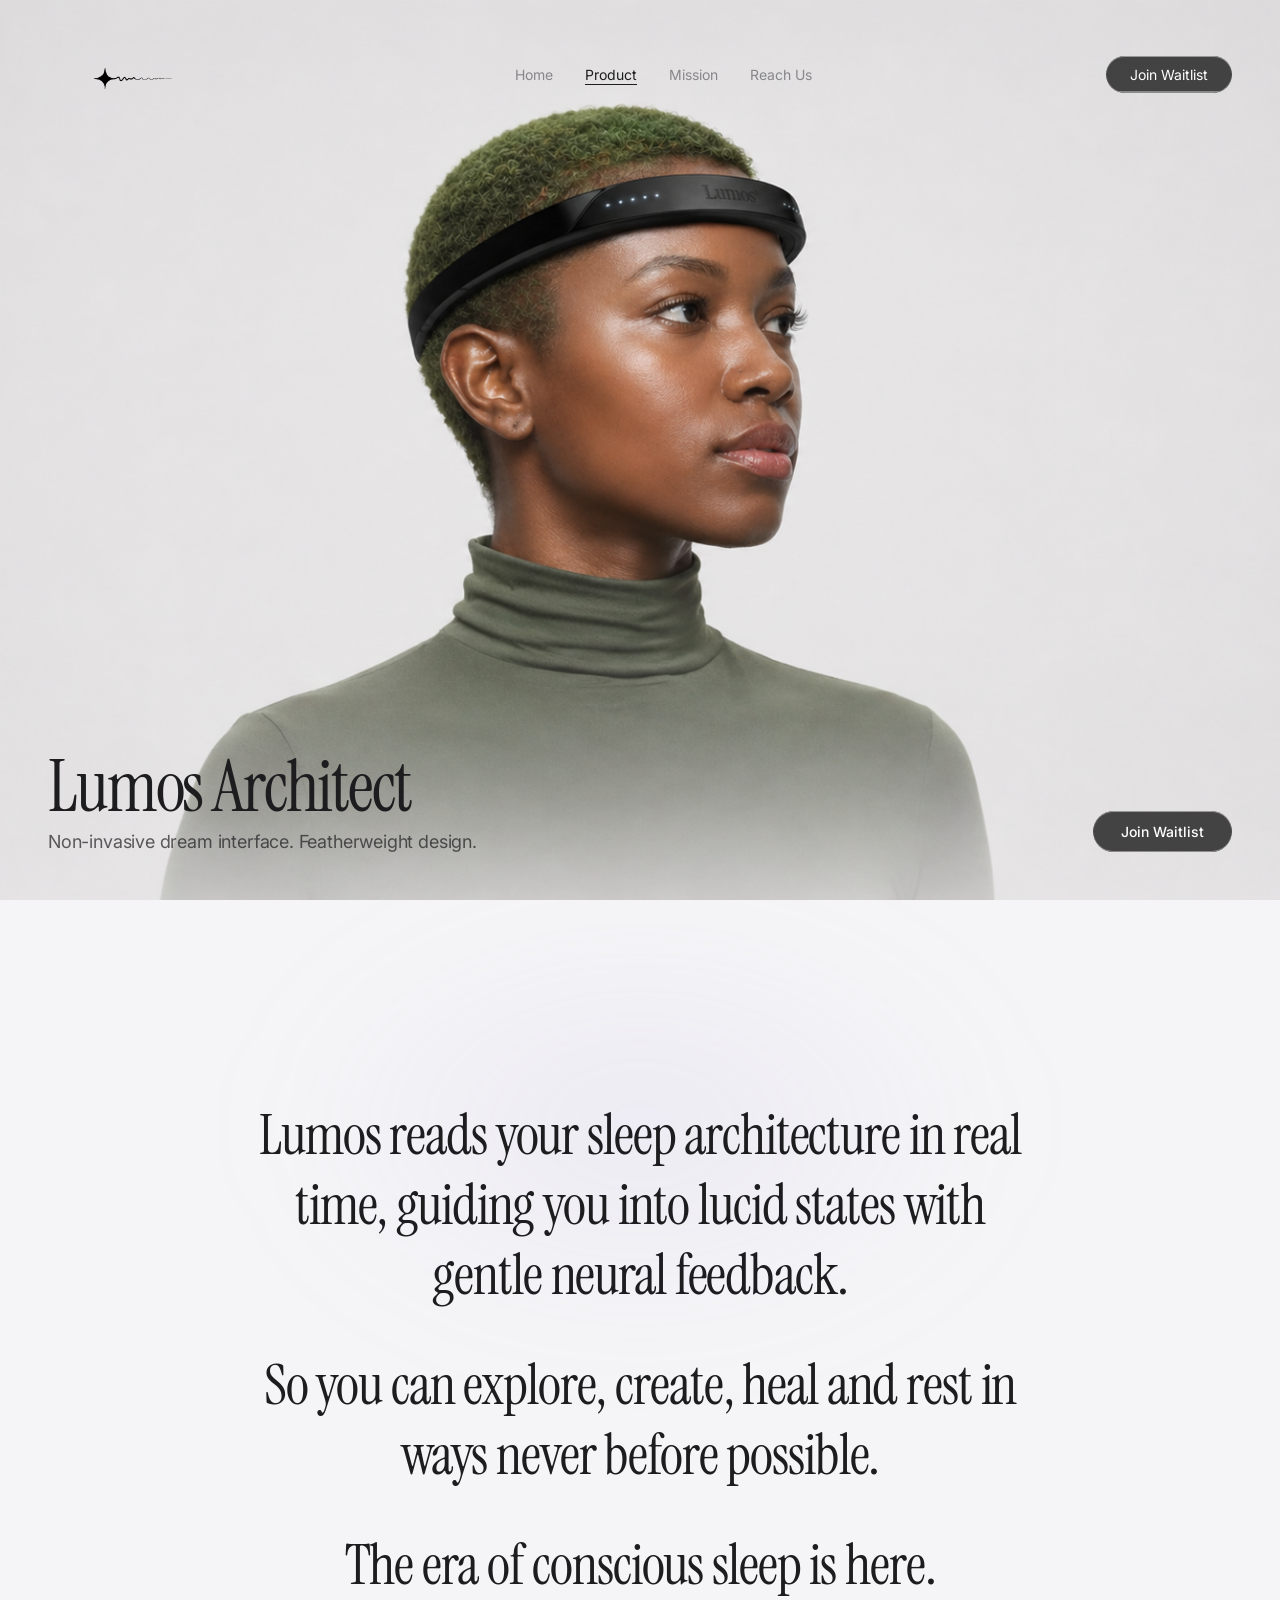
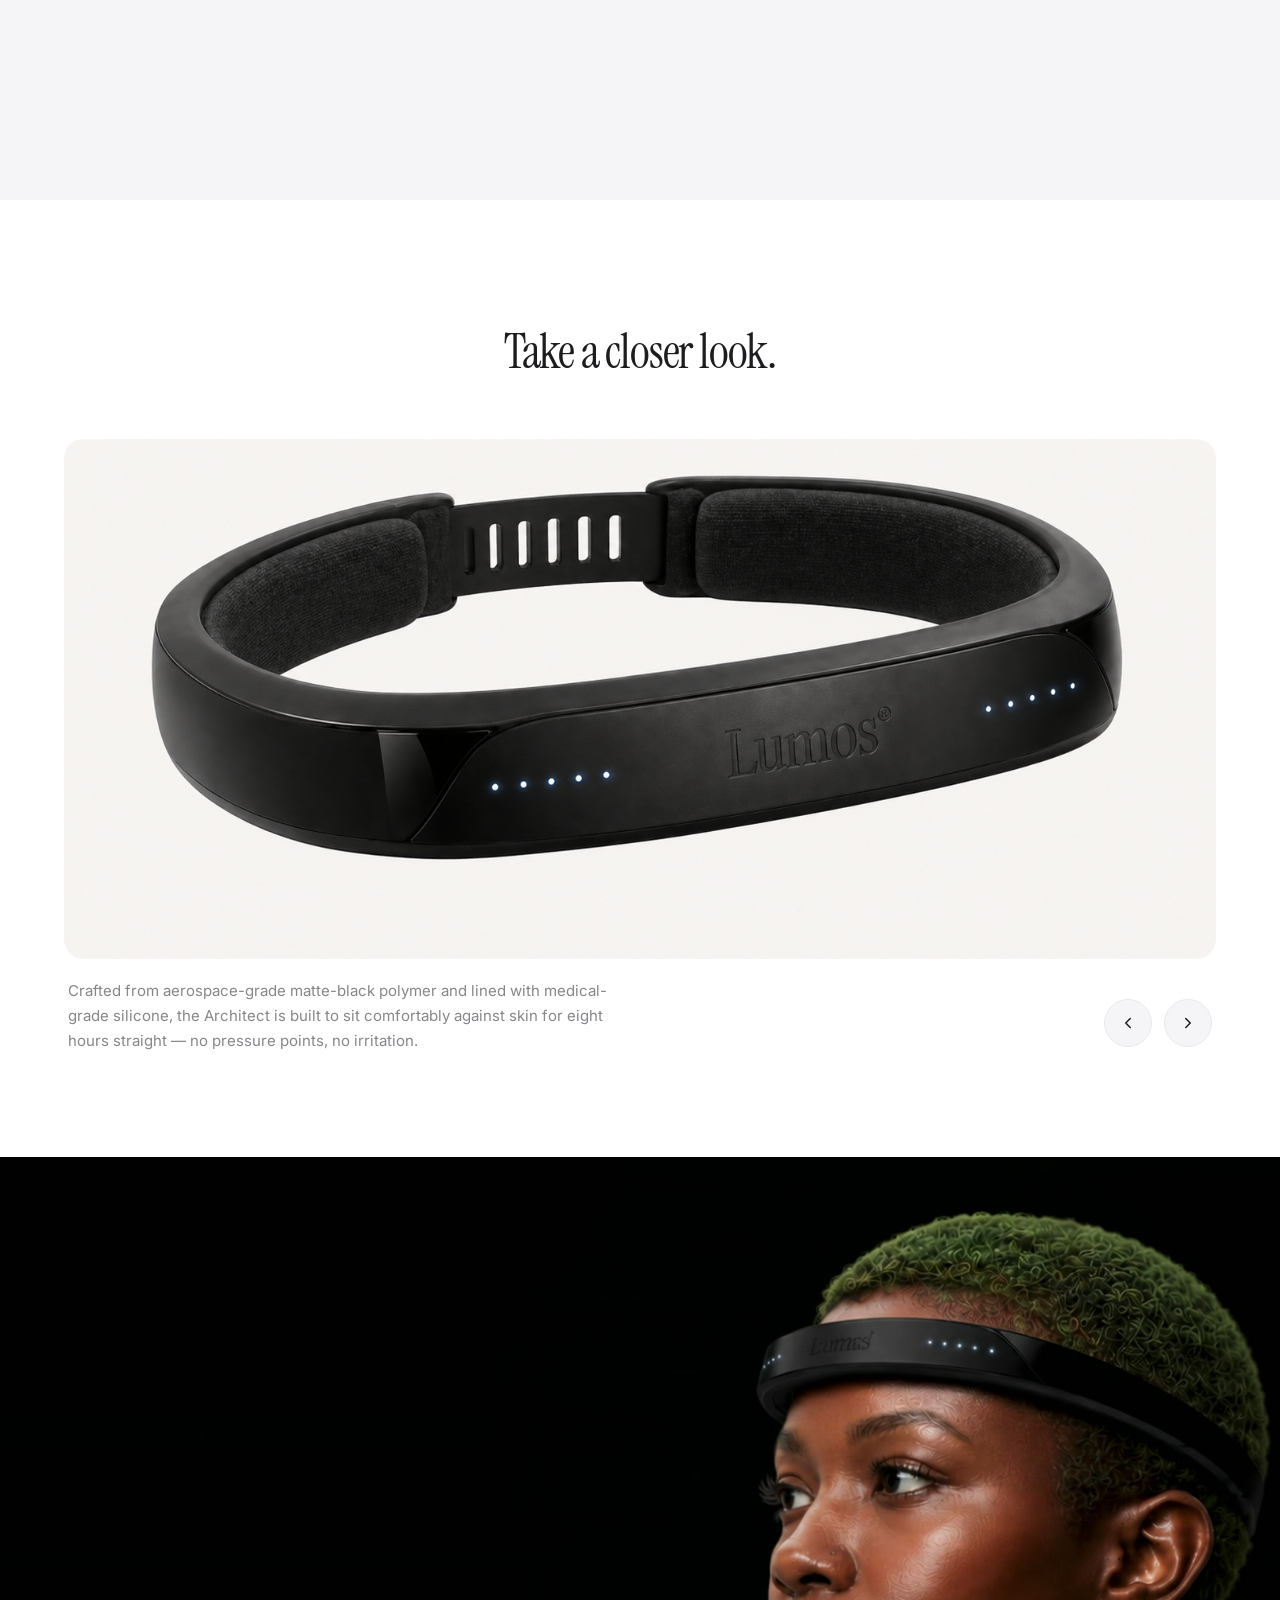
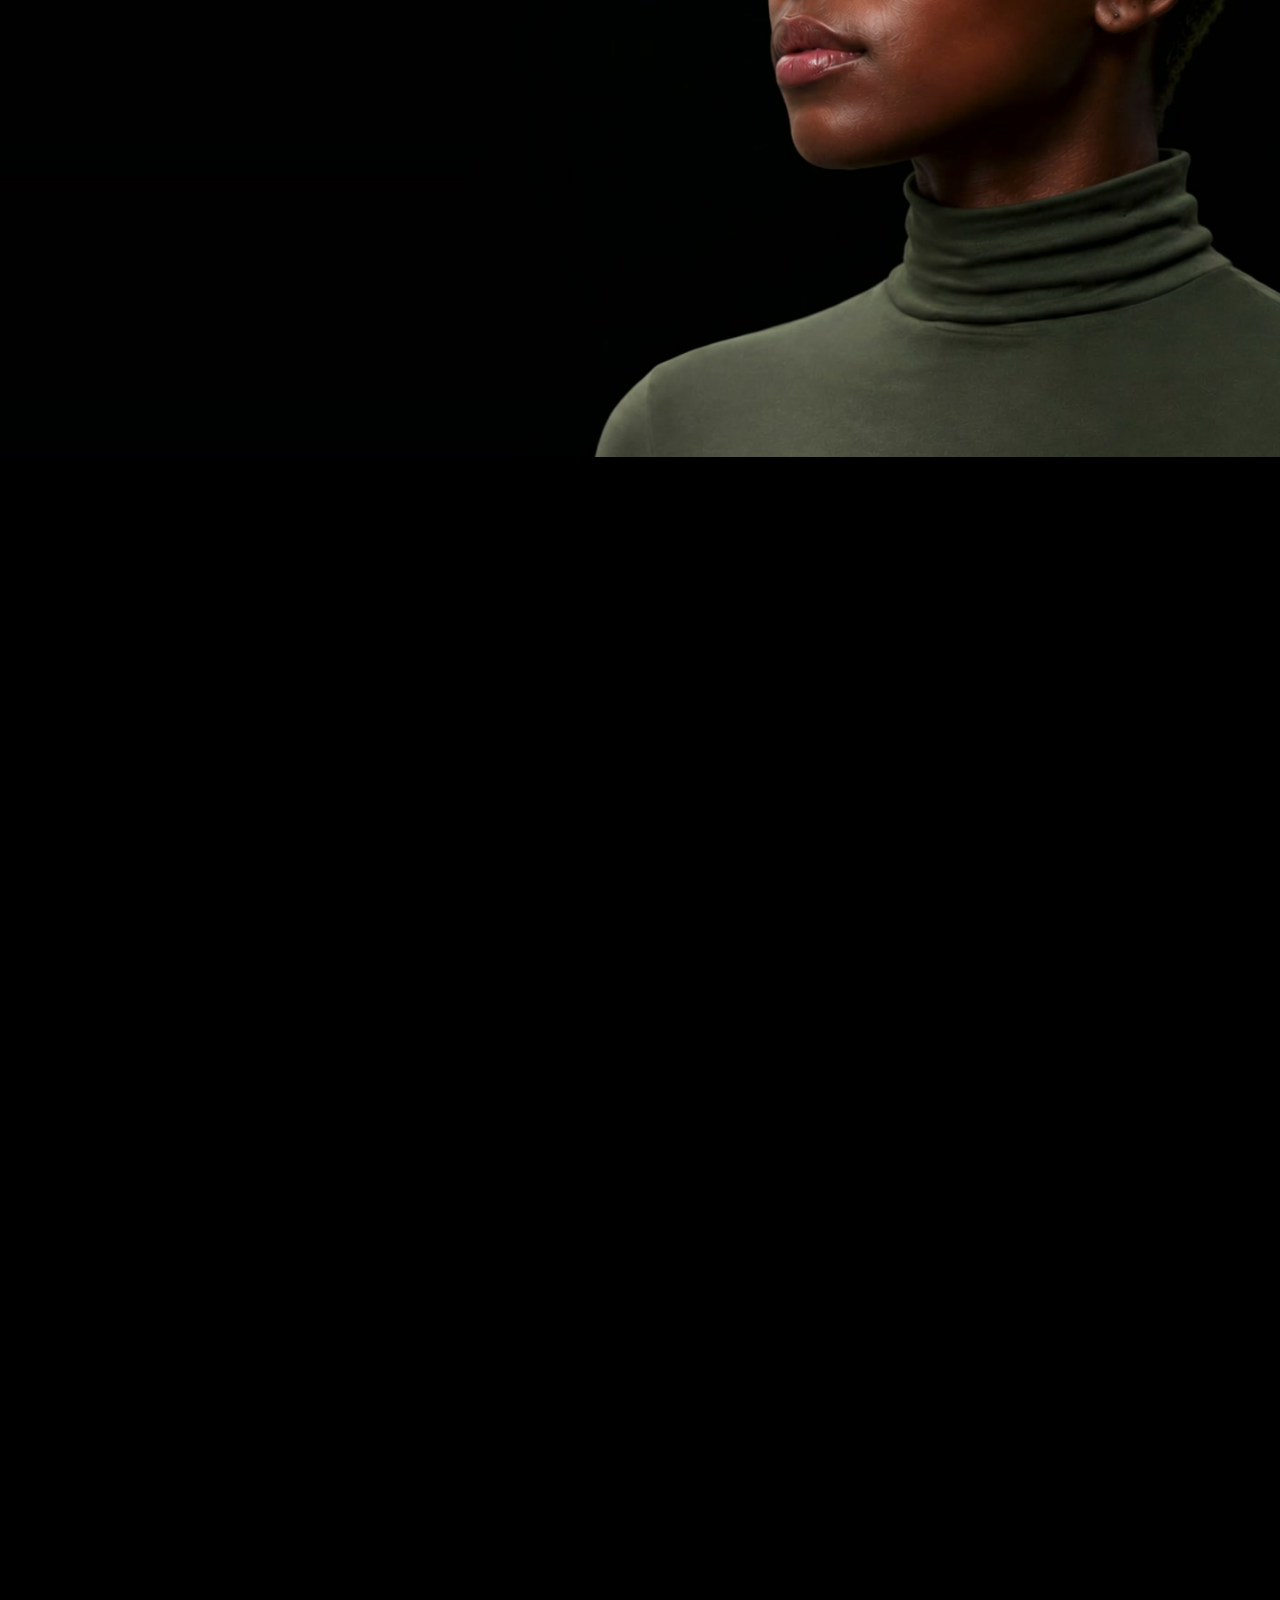
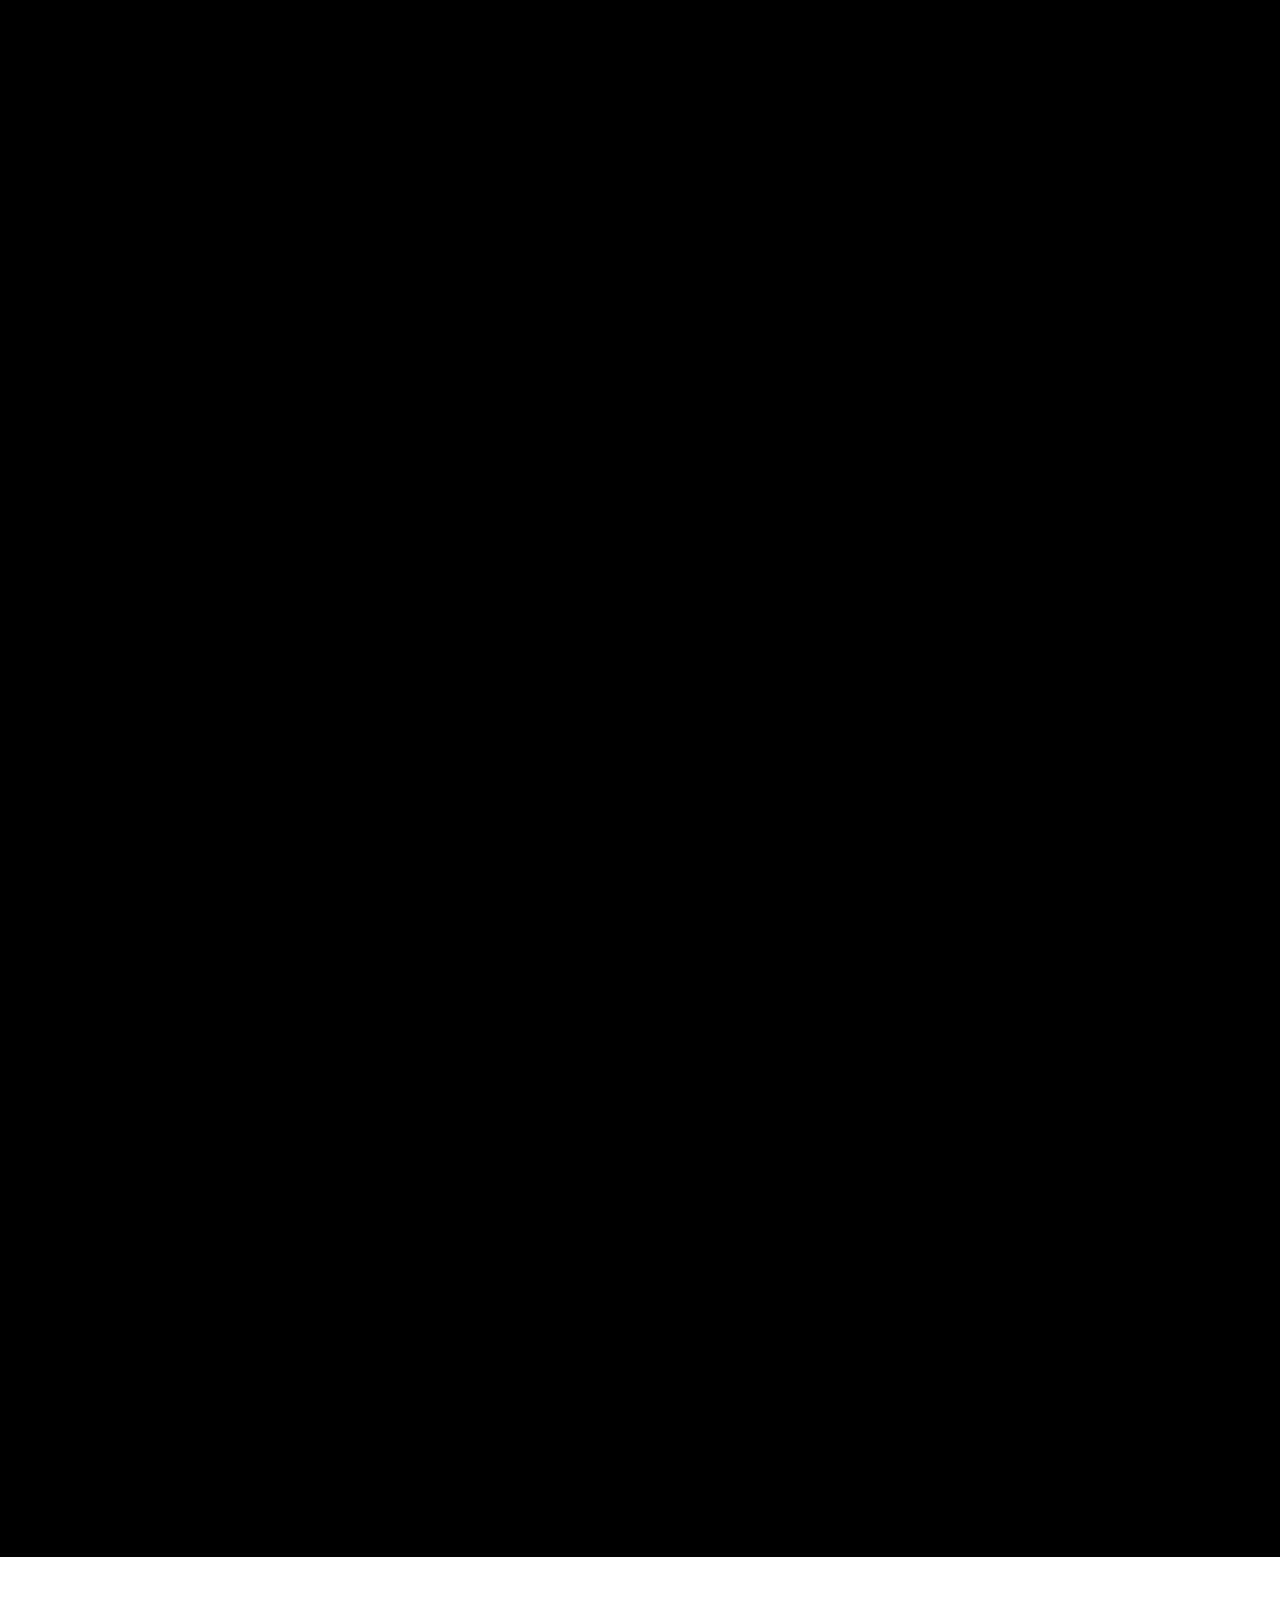
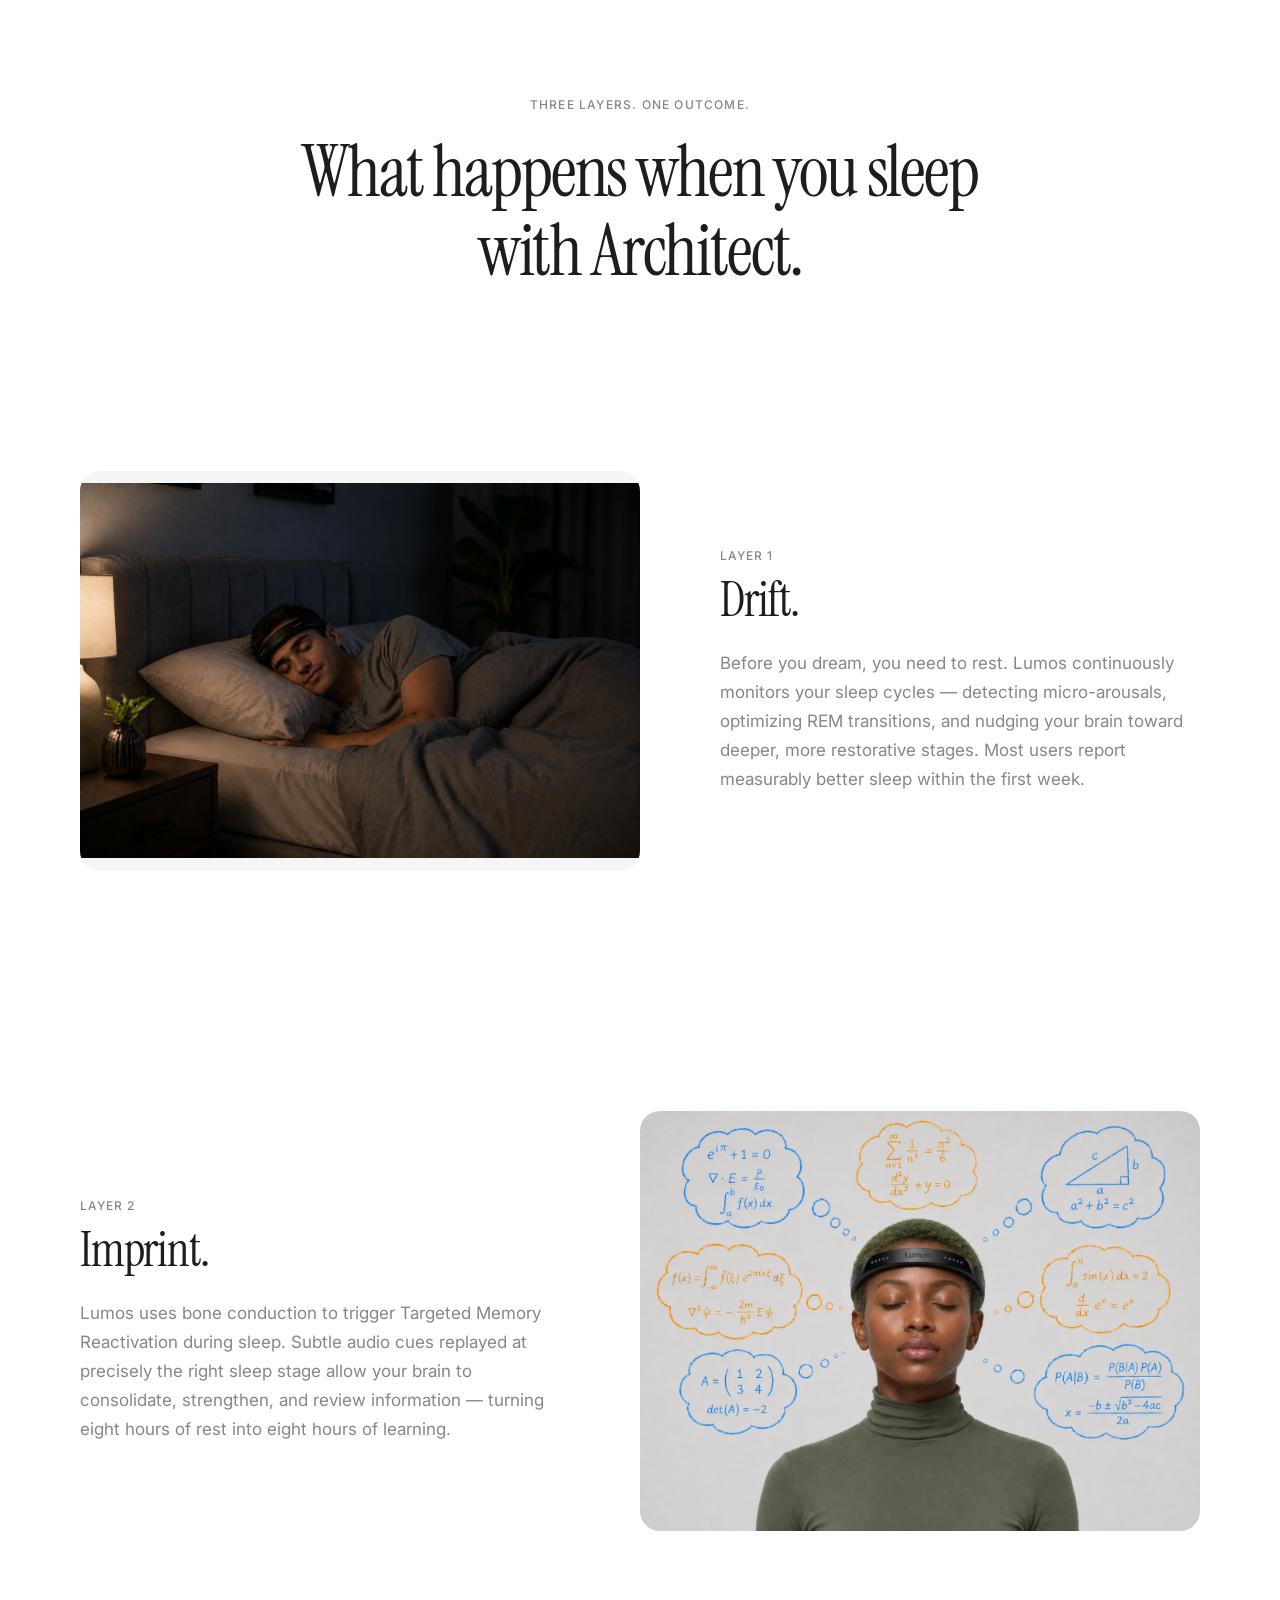
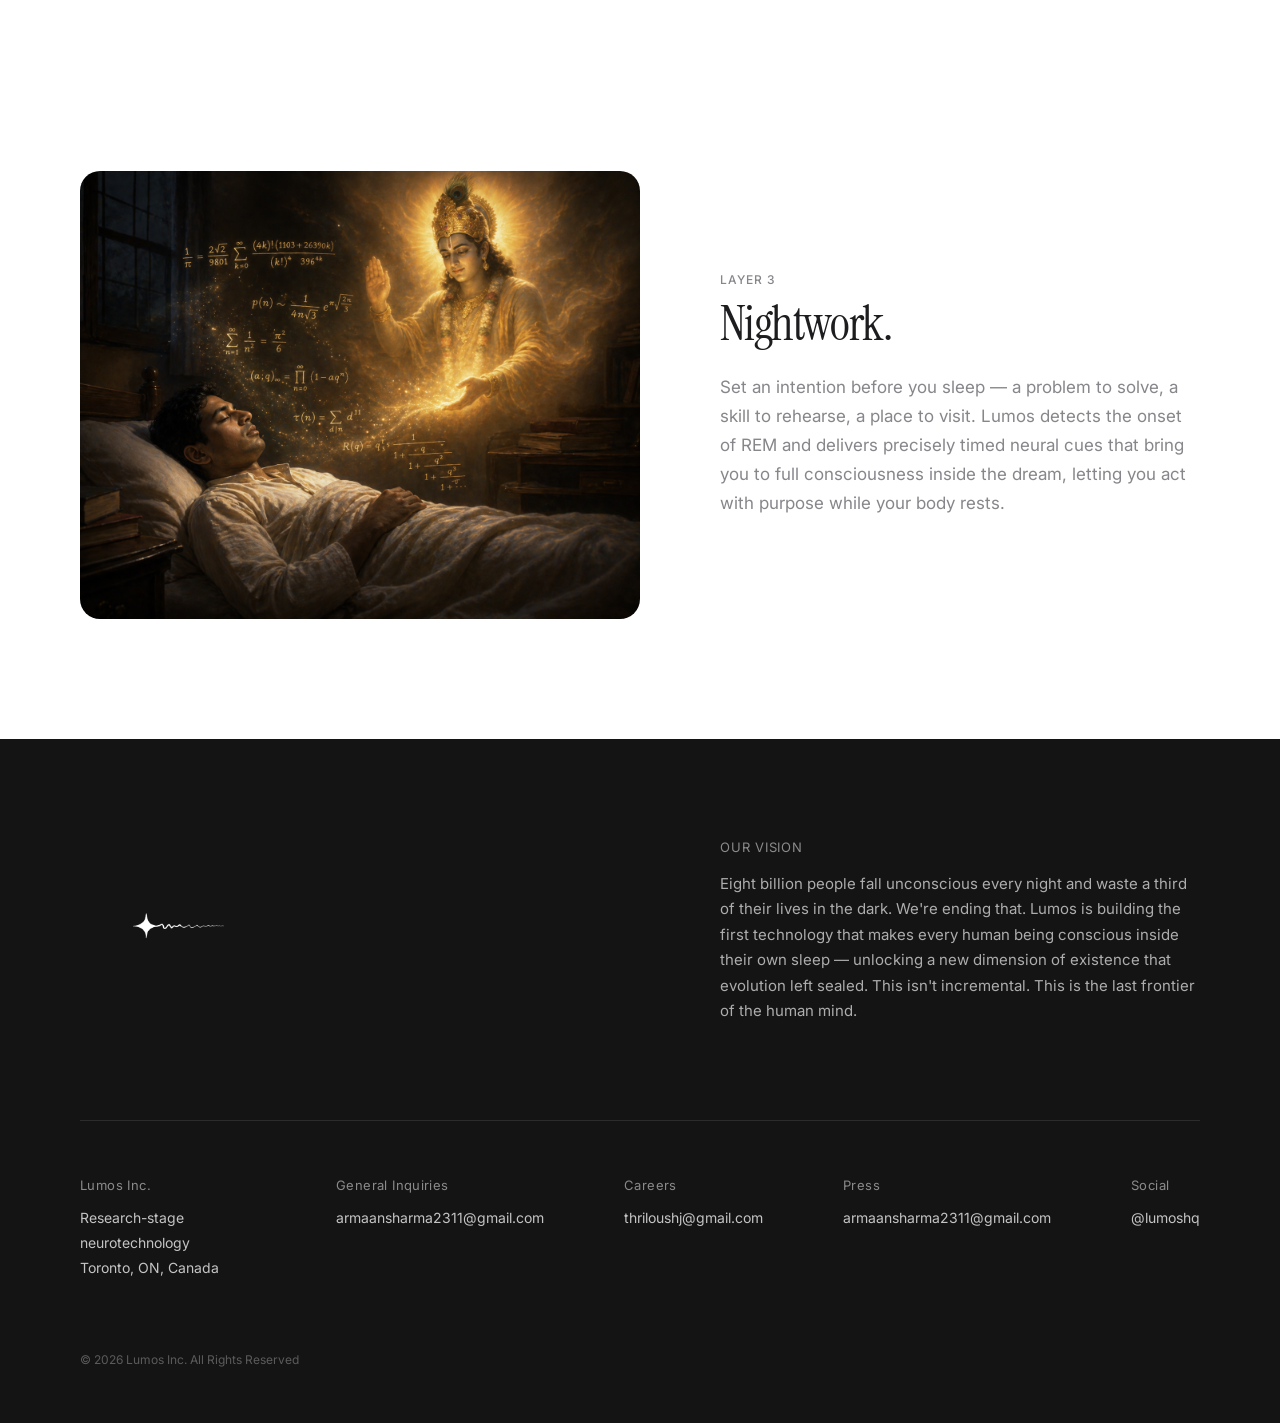
==== commit ea79ccd4: "Update layer titles to Drift, Imprint, Nightwork" ====
--- a/product.html
+++ b/product.html
@@ -702,7 +702,7 @@
   </div>
   <div class="layer-content">
     <div class="layer-label">Layer 1</div>
-    <h3 class="layer-title">Fixing your sleep.</h3>
+    <h3 class="layer-title">Drift.</h3>
     <p class="layer-desc">Before you dream, you need to rest. Lumos continuously monitors your sleep cycles — detecting micro-arousals, optimizing REM transitions, and nudging your brain toward deeper, more restorative stages. Most users report measurably better sleep within the first week.</p>
   </div>
 </section>
@@ -714,7 +714,7 @@
   </div>
   <div class="layer-content">
     <div class="layer-label">Layer 2</div>
-    <h3 class="layer-title">Retention.</h3>
+    <h3 class="layer-title">Imprint.</h3>
     <p class="layer-desc">Lumos uses bone conduction to trigger Targeted Memory Reactivation during sleep. Subtle audio cues replayed at precisely the right sleep stage allow your brain to consolidate, strengthen, and review information — turning eight hours of rest into eight hours of learning.</p>
   </div>
 </section>
@@ -726,7 +726,7 @@
   </div>
   <div class="layer-content">
     <div class="layer-label">Layer 3</div>
-    <h3 class="layer-title">The Ramanujan Effect.</h3>
+    <h3 class="layer-title">Nightwork.</h3>
     <p class="layer-desc">Set an intention before you sleep — a problem to solve, a skill to rehearse, a place to visit. Lumos detects the onset of REM and delivers precisely timed neural cues that bring you to full consciousness inside the dream, letting you act with purpose while your body rests.</p>
   </div>
 </section>
